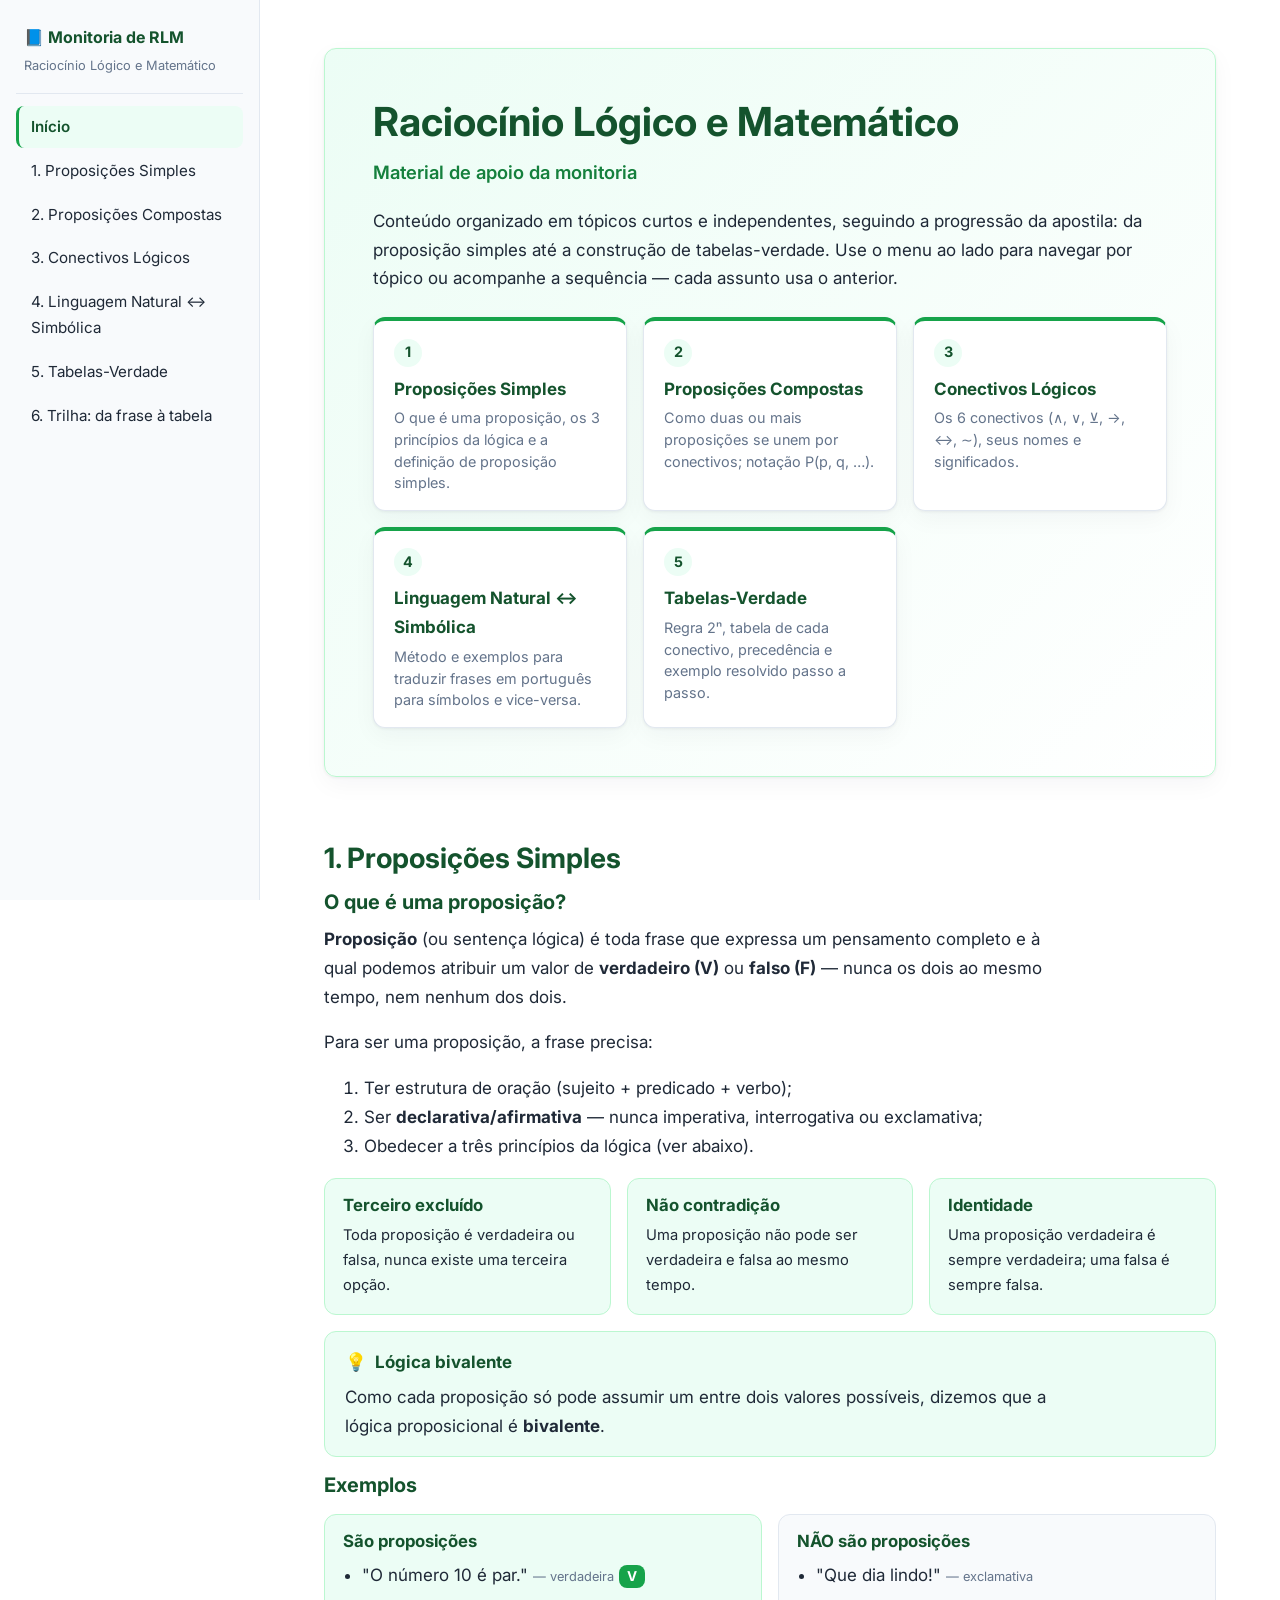
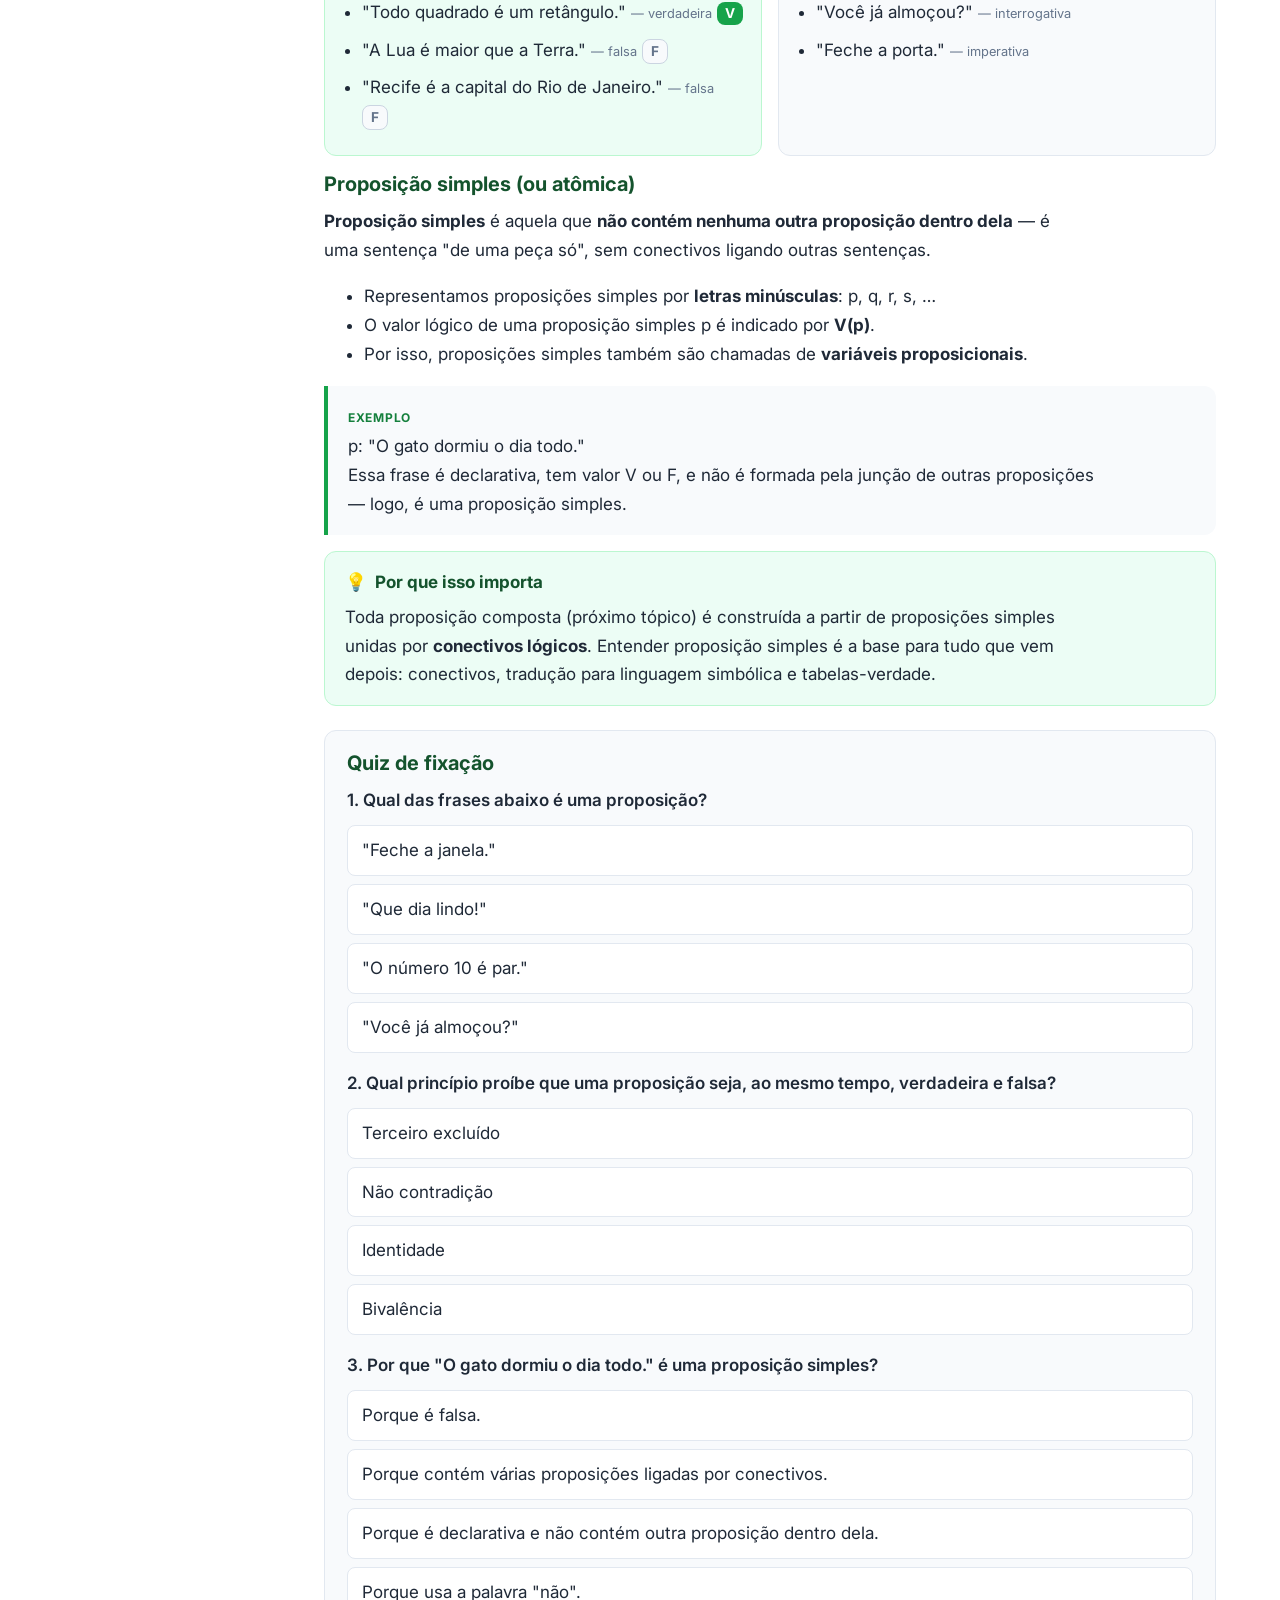
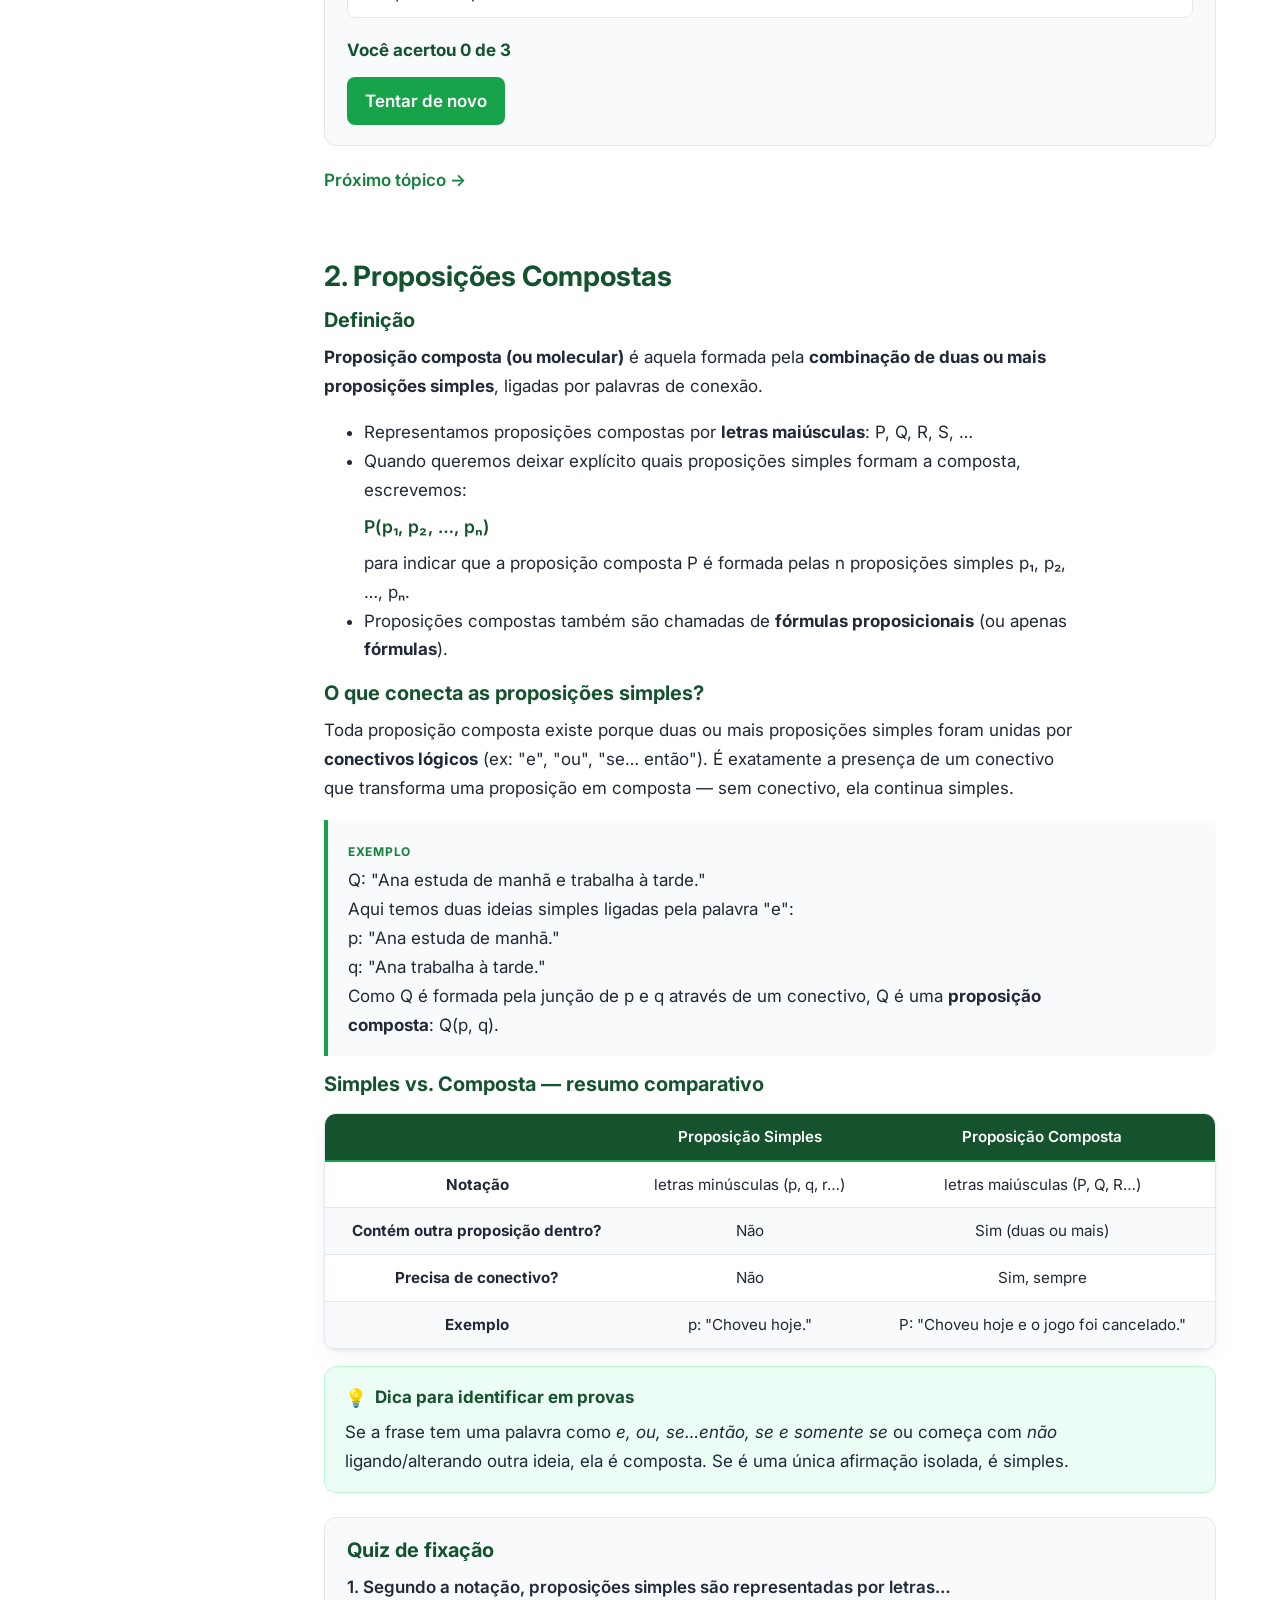
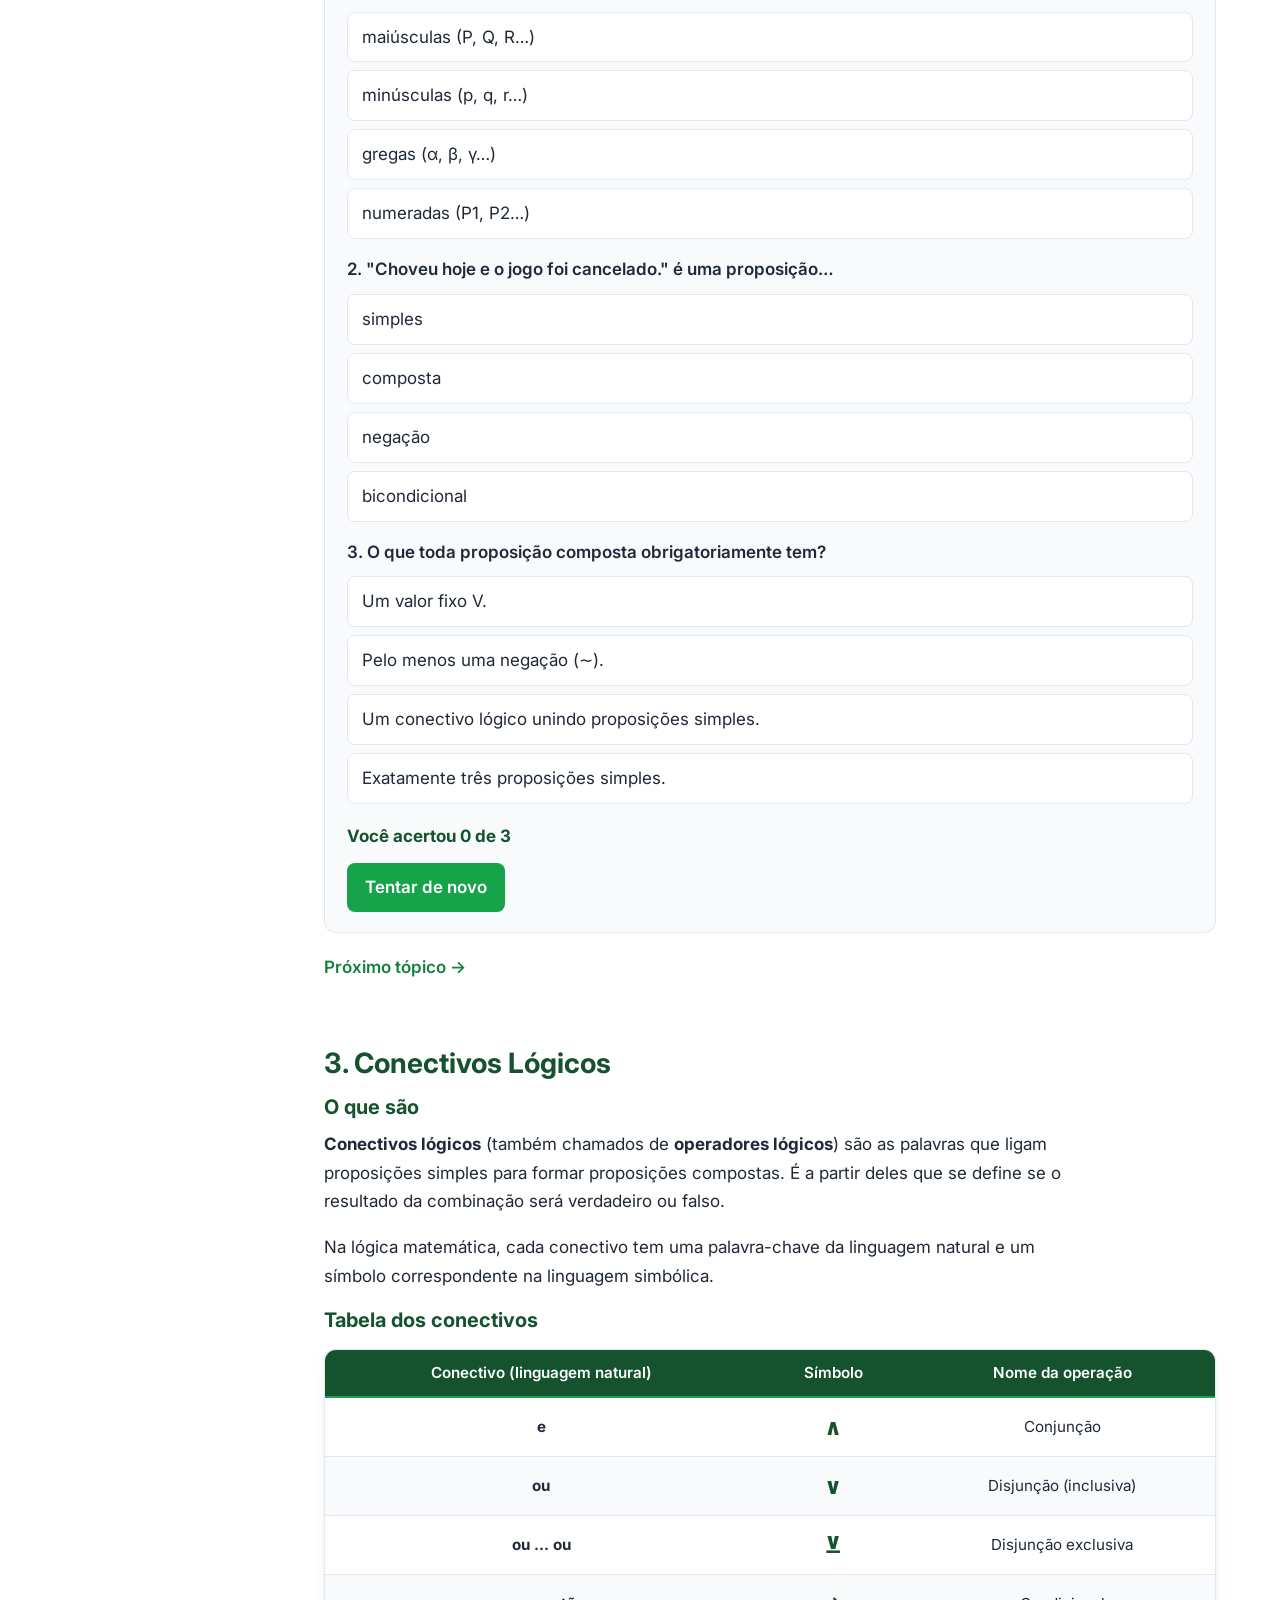
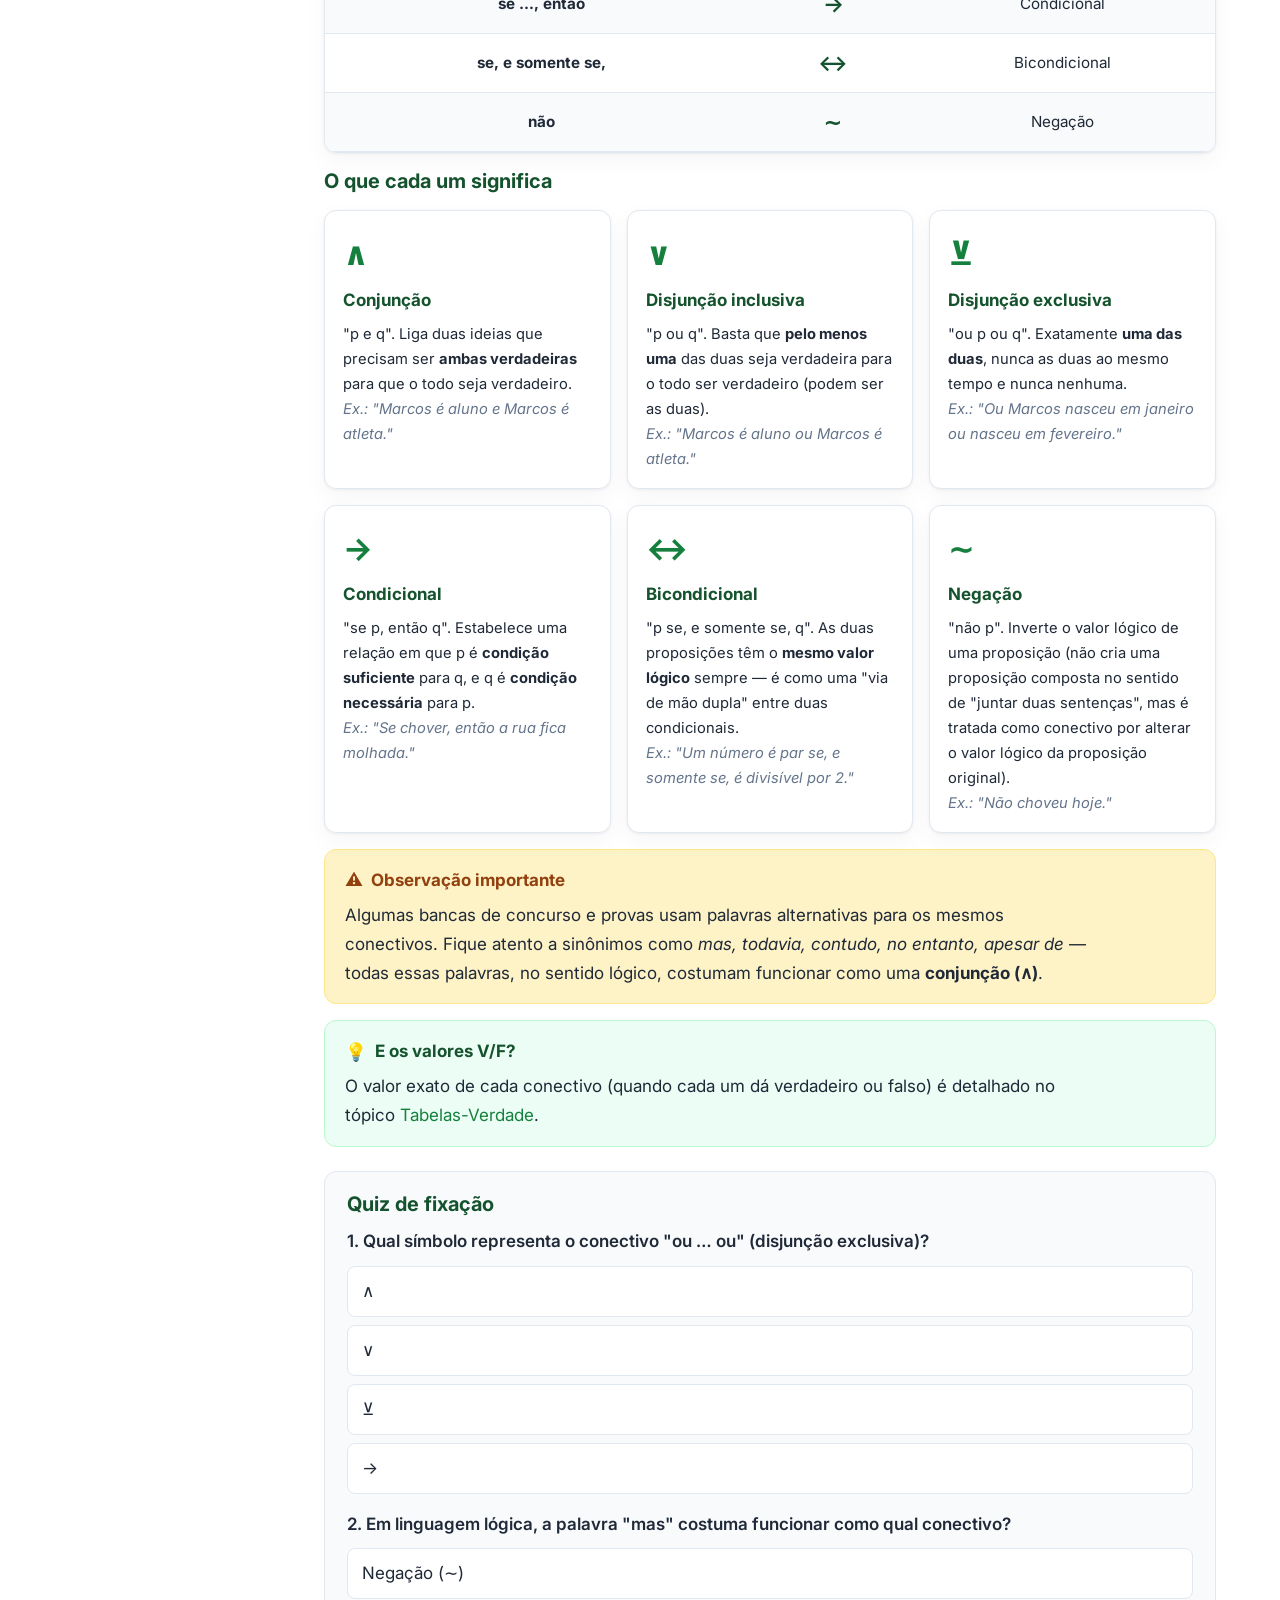
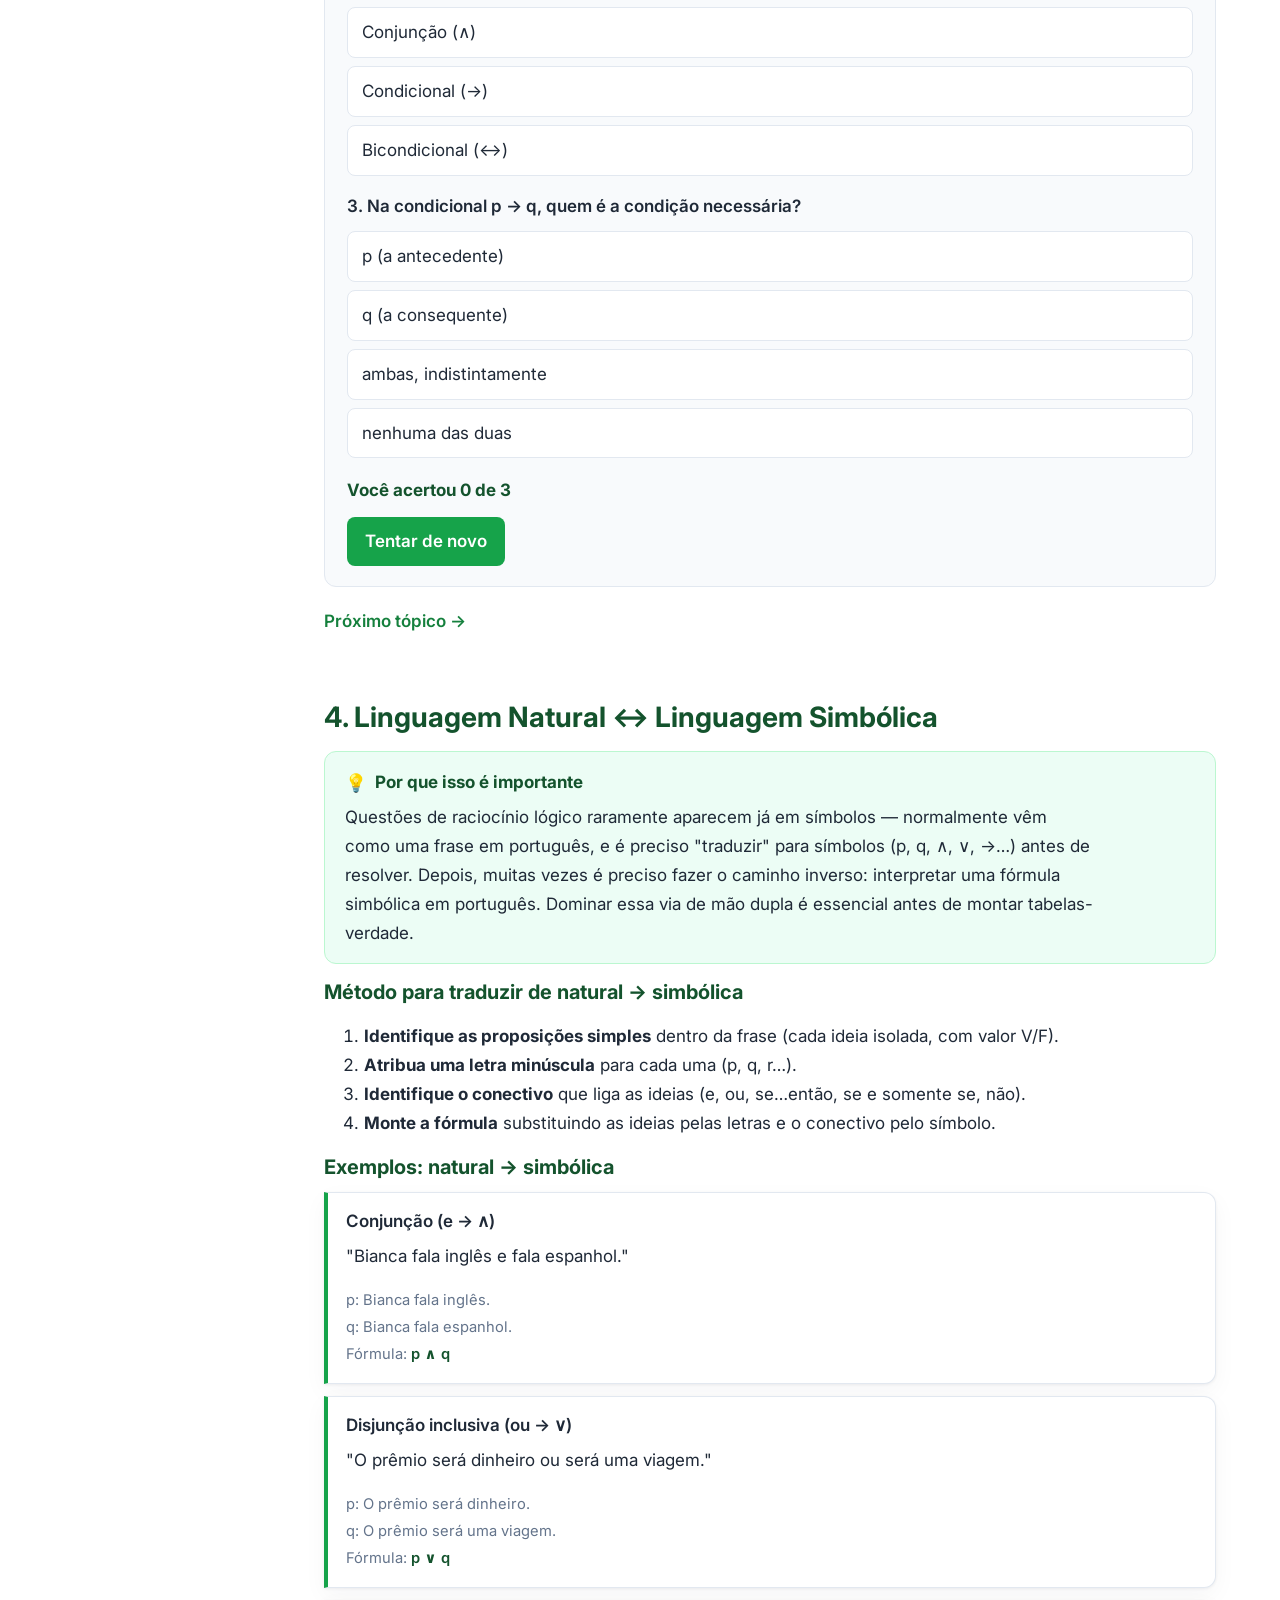
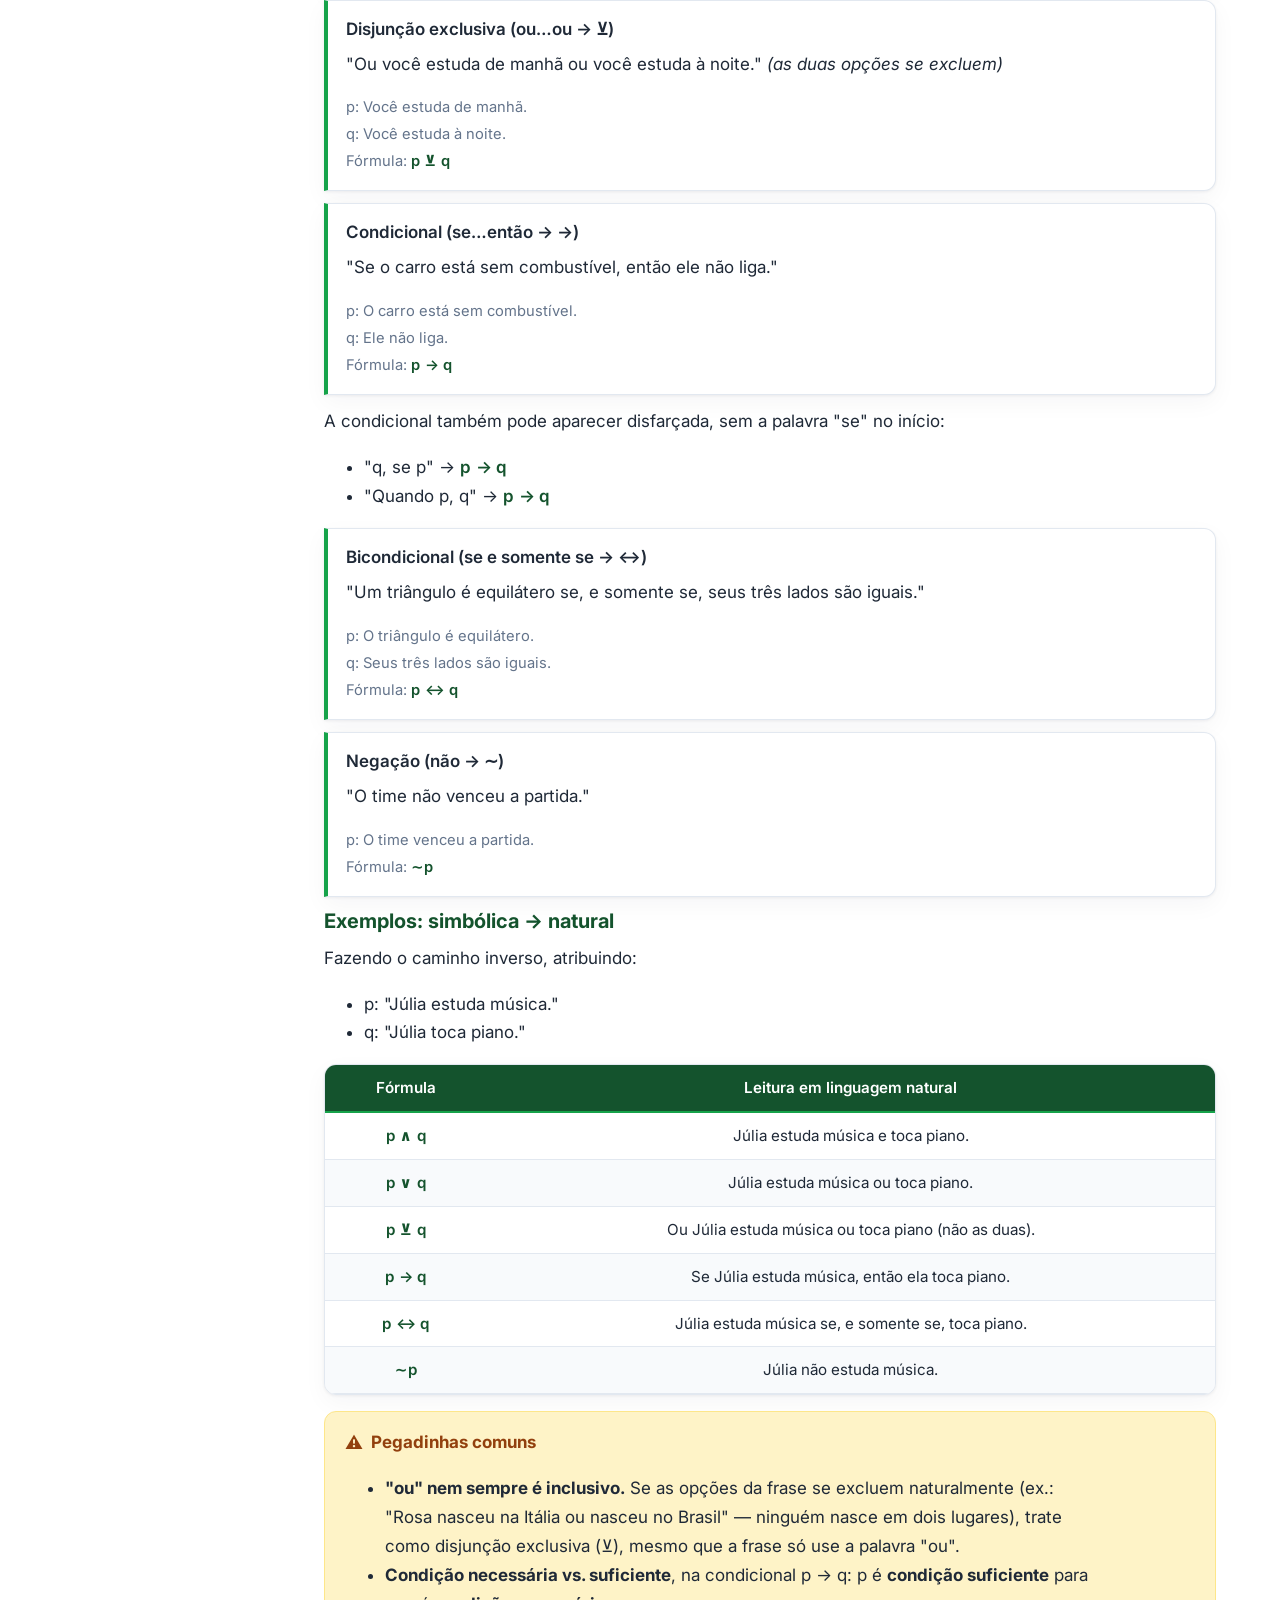
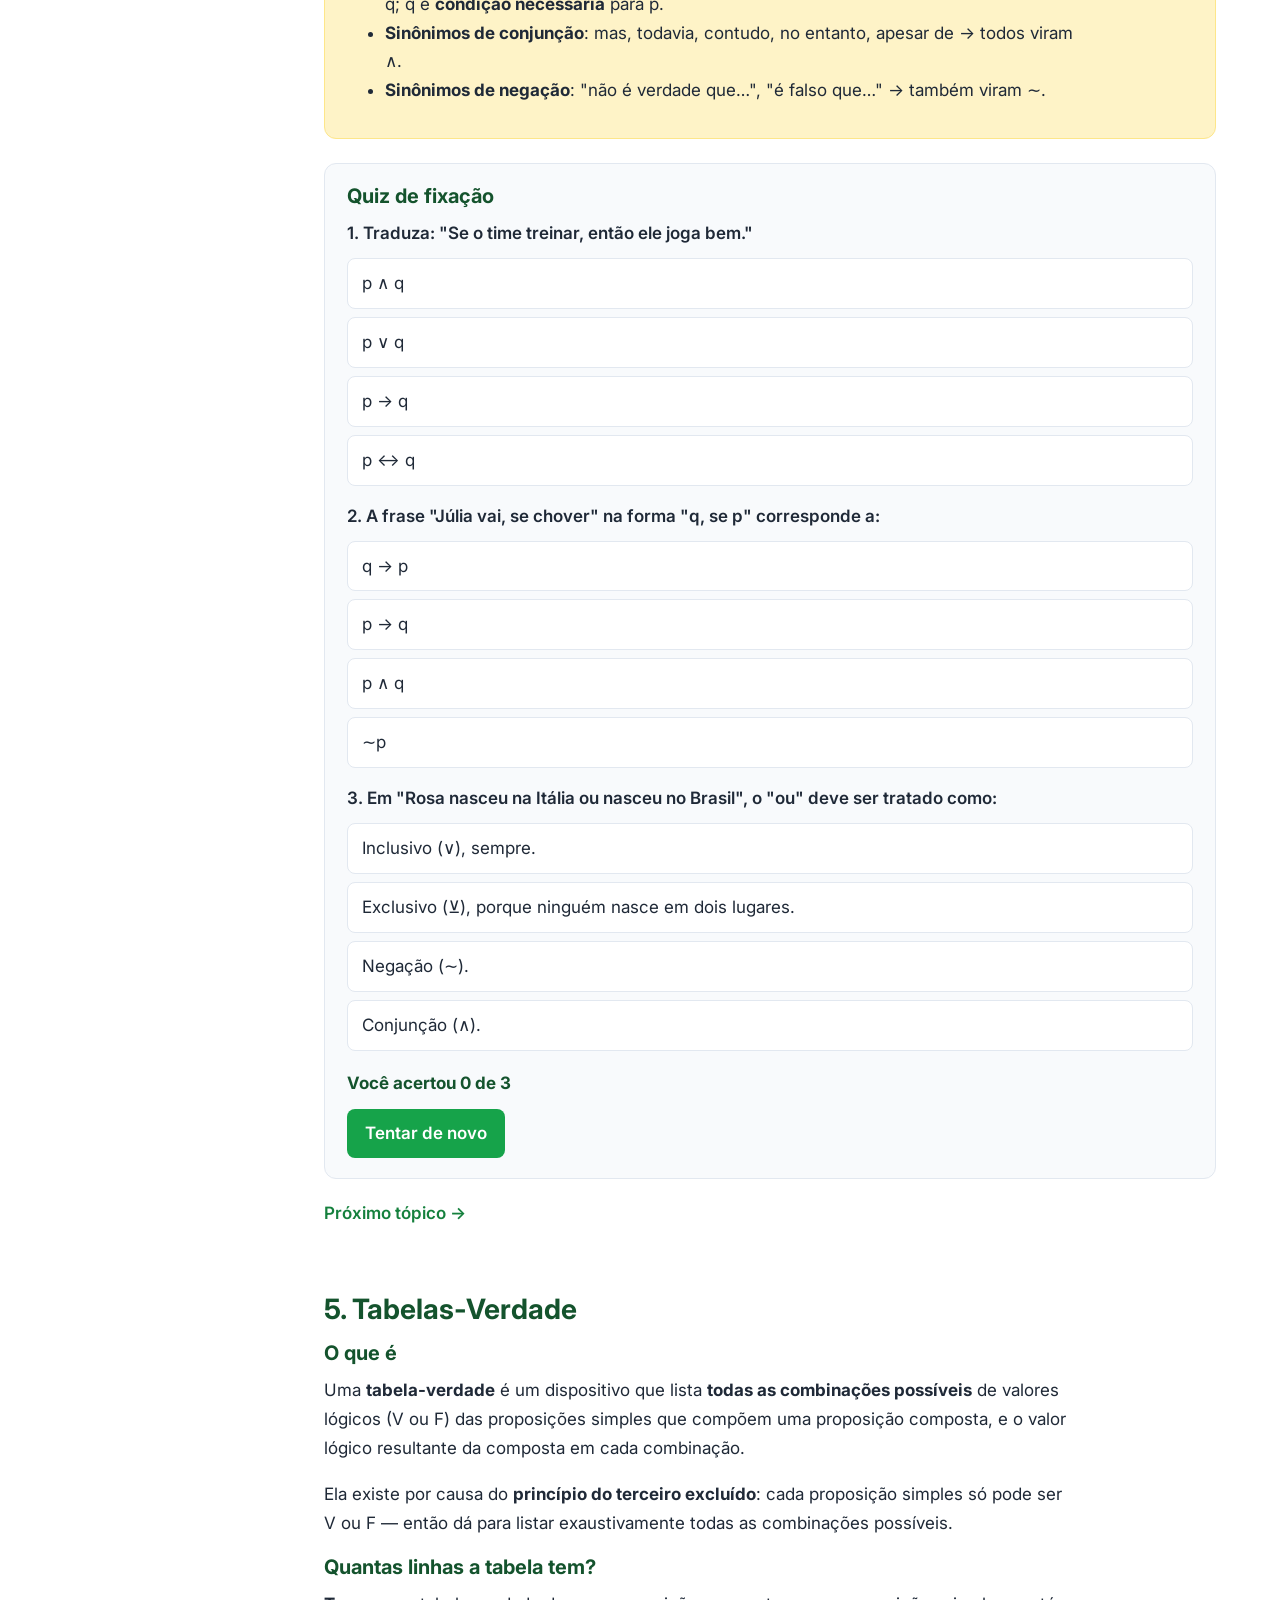
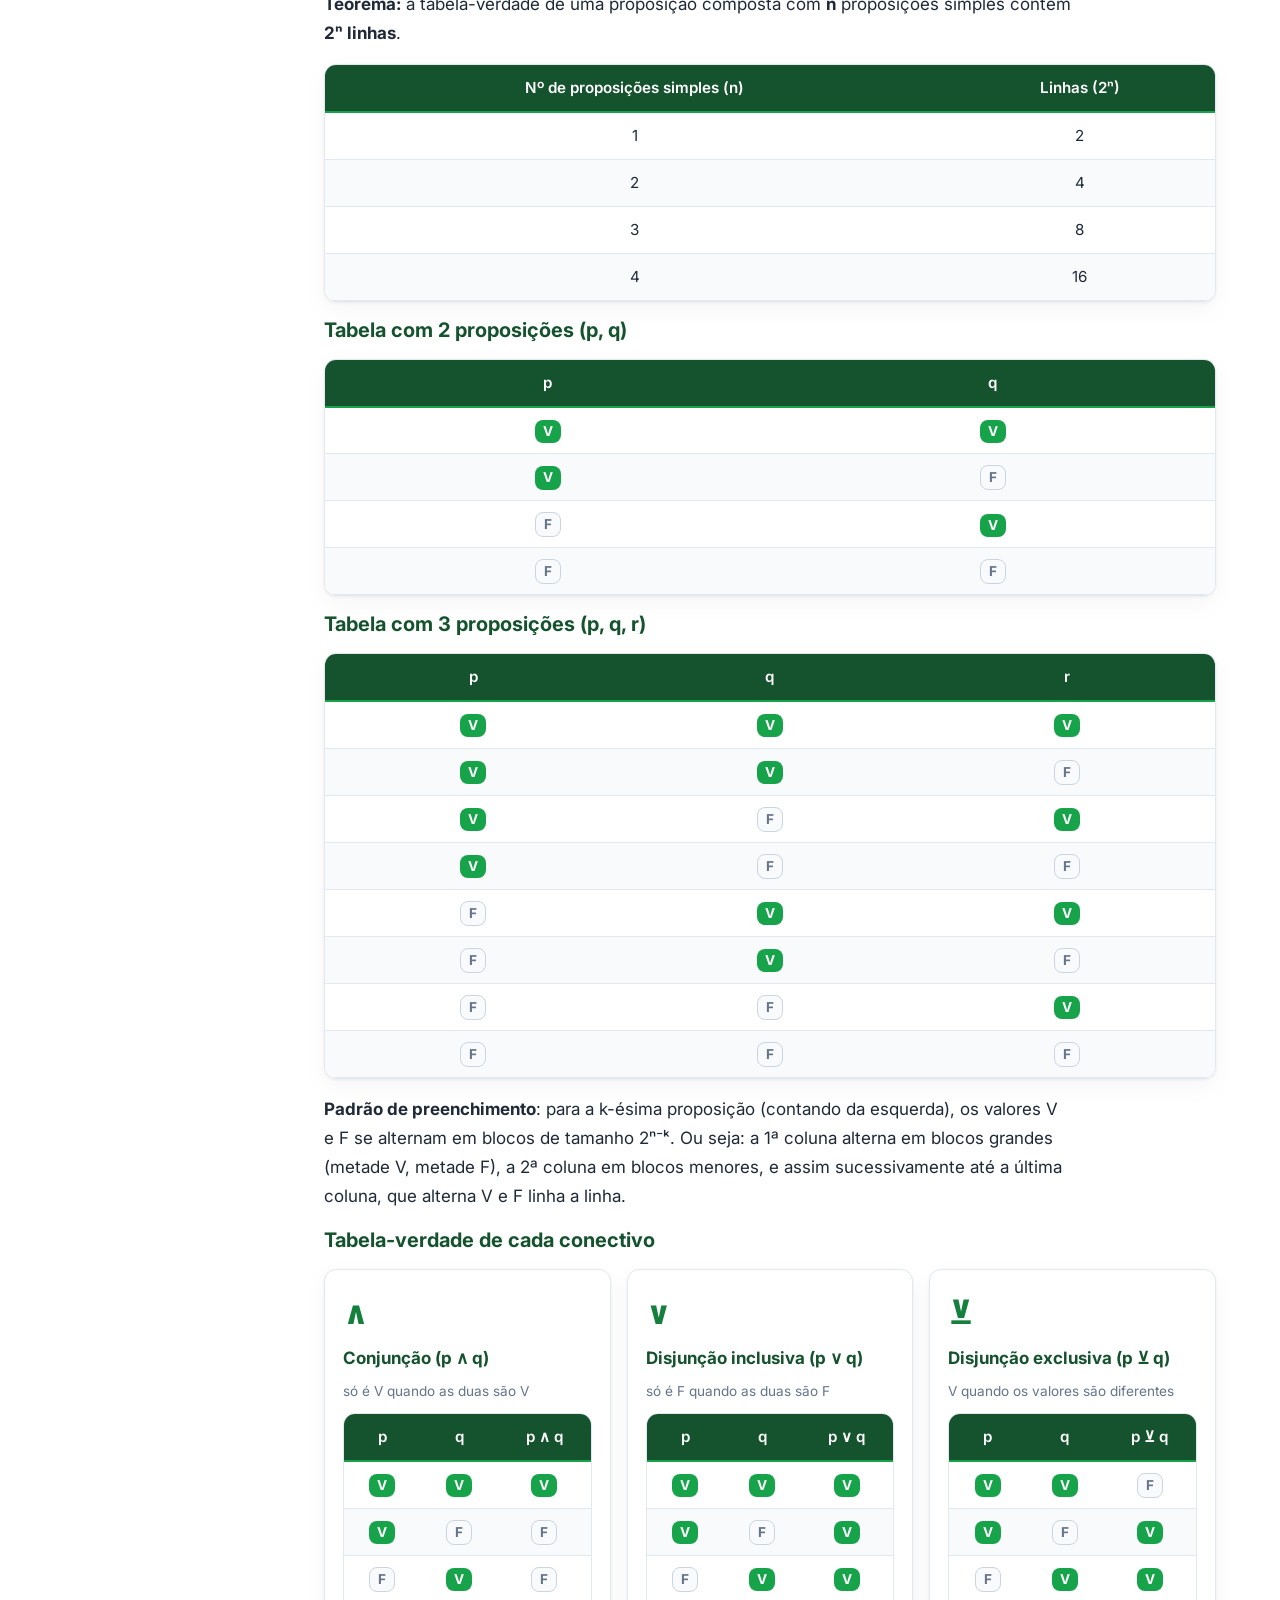
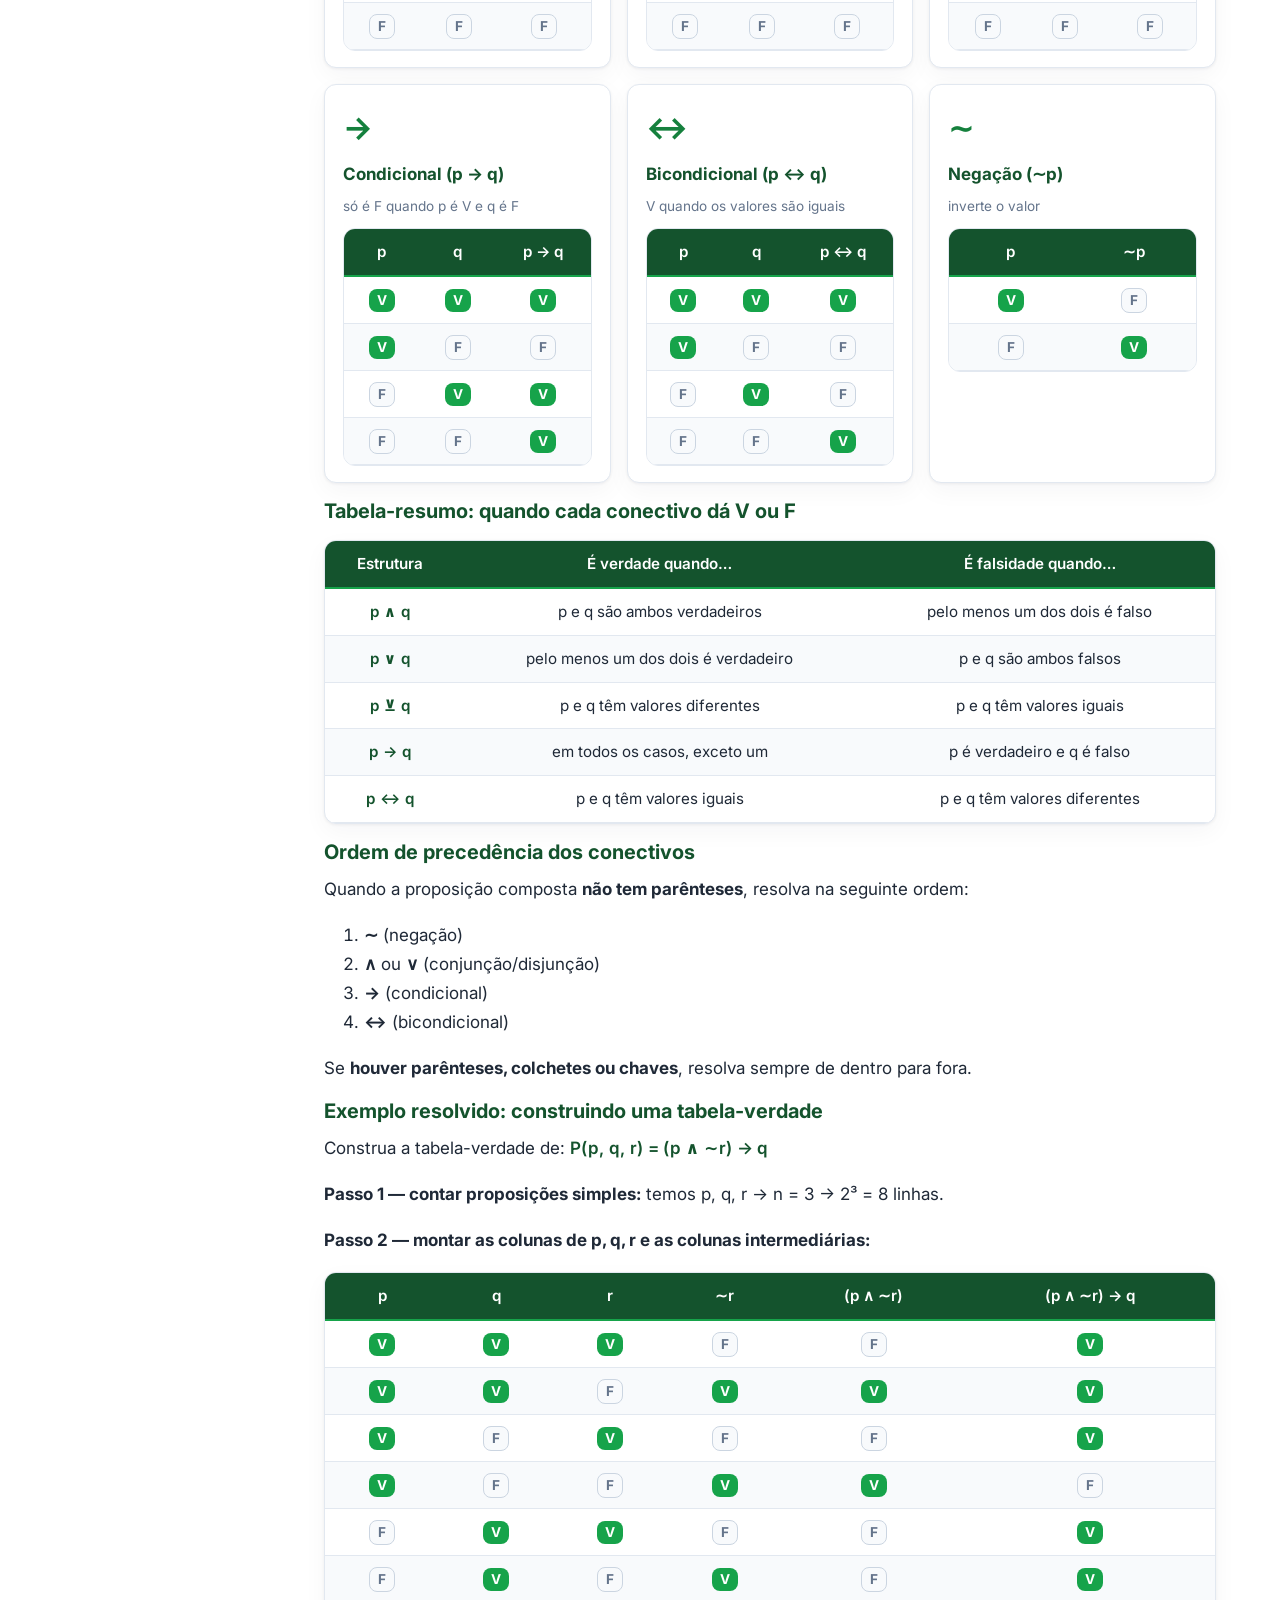
==== aulas/aula1/index.html @ fd17baae "add: primeiro commit aula1" ====
<!DOCTYPE html>
<html lang="pt-BR">
<head>
  <meta charset="utf-8">
  <meta name="viewport" content="width=device-width, initial-scale=1">
  <title>Monitoria de Raciocínio Lógico e Matemático</title>
  <meta name="description" content="Material de apoio da monitoria de Raciocínio Lógico e Matemático: proposições, conectivos, linguagem simbólica e tabelas-verdade.">
  <link rel="preconnect" href="https://fonts.googleapis.com">
  <link rel="preconnect" href="https://fonts.gstatic.com" crossorigin>
  <link href="https://fonts.googleapis.com/css2?family=Inter:wght@400;600;700&display=swap" rel="stylesheet">
  <link rel="stylesheet" href="assets/estilo.css">
</head>
<body>

<div class="barra-progresso" id="barra-progresso" aria-hidden="true"></div>

<button class="menu-toggle" id="menu-toggle" aria-label="Abrir menu" aria-expanded="false" aria-controls="sidebar">☰</button>
<div class="overlay" id="overlay"></div>

<div class="layout">

  <!-- ============ SIDEBAR ============ -->
  <aside class="sidebar" id="sidebar">
    <div class="sidebar__marca">📘 Monitoria de RLM</div>
    <div class="sidebar__sub">Raciocínio Lógico e Matemático</div>
    <nav aria-label="Navegação por tópicos">
      <ul class="sidebar__nav">
        <li><a href="#inicio" aria-current="true">Início</a></li>
        <li><a href="#proposicoes-simples">1. Proposições Simples</a></li>
        <li><a href="#proposicoes-compostas">2. Proposições Compostas</a></li>
        <li><a href="#conectivos">3. Conectivos Lógicos</a></li>
        <li><a href="#traducao">4. Linguagem Natural ↔ Simbólica</a></li>
        <li><a href="#tabelas-verdade">5. Tabelas-Verdade</a></li>
        <li><a href="#trilha">6. Trilha: da frase à tabela</a></li>
      </ul>
    </nav>
  </aside>

  <!-- ============ CONTEÚDO ============ -->
  <main class="conteudo">

    <!-- ====== SEÇÃO INÍCIO ====== -->
    <section id="inicio">
      <div class="hero">
        <h1>Raciocínio Lógico e Matemático</h1>
        <p class="hero__sub">Material de apoio da monitoria</p>
        <p>Conteúdo organizado em tópicos curtos e independentes, seguindo a progressão da
           apostila: da proposição simples até a construção de tabelas-verdade. Use o menu ao
           lado para navegar por tópico ou acompanhe a sequência — cada assunto usa o anterior.</p>
        <!-- opcional: monitor / horário / contato -->

        <div class="cards-indice">
          <a class="card-indice" href="#proposicoes-simples">
            <span class="card-indice__num">1</span>
            <div class="card-indice__titulo">Proposições Simples</div>
            <p class="card-indice__resumo">O que é uma proposição, os 3 princípios da lógica e a definição de proposição simples.</p>
          </a>
          <a class="card-indice" href="#proposicoes-compostas">
            <span class="card-indice__num">2</span>
            <div class="card-indice__titulo">Proposições Compostas</div>
            <p class="card-indice__resumo">Como duas ou mais proposições se unem por conectivos; notação P(p, q, …).</p>
          </a>
          <a class="card-indice" href="#conectivos">
            <span class="card-indice__num">3</span>
            <div class="card-indice__titulo">Conectivos Lógicos</div>
            <p class="card-indice__resumo">Os 6 conectivos (∧, ∨, ⊻, →, ↔, ∼), seus nomes e significados.</p>
          </a>
          <a class="card-indice" href="#traducao">
            <span class="card-indice__num">4</span>
            <div class="card-indice__titulo">Linguagem Natural ↔ Simbólica</div>
            <p class="card-indice__resumo">Método e exemplos para traduzir frases em português para símbolos e vice-versa.</p>
          </a>
          <a class="card-indice" href="#tabelas-verdade">
            <span class="card-indice__num">5</span>
            <div class="card-indice__titulo">Tabelas-Verdade</div>
            <p class="card-indice__resumo">Regra 2ⁿ, tabela de cada conectivo, precedência e exemplo resolvido passo a passo.</p>
          </a>
        </div>
      </div>
    </section>

    <!-- ====== SEÇÃO 1: PROPOSIÇÕES SIMPLES ====== -->
    <section id="proposicoes-simples">
      <h2>1. Proposições Simples</h2>

      <h3>O que é uma proposição?</h3>
      <p><strong>Proposição</strong> (ou sentença lógica) é toda frase que expressa um pensamento
         completo e à qual podemos atribuir um valor de <strong>verdadeiro (V)</strong> ou
         <strong>falso (F)</strong> — nunca os dois ao mesmo tempo, nem nenhum dos dois.</p>

      <p>Para ser uma proposição, a frase precisa:</p>
      <ol>
        <li>Ter estrutura de oração (sujeito + predicado + verbo);</li>
        <li>Ser <strong>declarativa/afirmativa</strong> — nunca imperativa, interrogativa ou exclamativa;</li>
        <li>Obedecer a três princípios da lógica (ver abaixo).</li>
      </ol>

      <div class="principios">
        <div class="principio">
          <h3>Terceiro excluído</h3>
          <p>Toda proposição é verdadeira ou falsa, nunca existe uma terceira opção.</p>
        </div>
        <div class="principio">
          <h3>Não contradição</h3>
          <p>Uma proposição não pode ser verdadeira e falsa ao mesmo tempo.</p>
        </div>
        <div class="principio">
          <h3>Identidade</h3>
          <p>Uma proposição verdadeira é sempre verdadeira; uma falsa é sempre falsa.</p>
        </div>
      </div>

      <div class="callout callout--dica">
        <div class="callout__titulo">Lógica bivalente</div>
        <p>Como cada proposição só pode assumir um entre dois valores possíveis, dizemos que a
           lógica proposicional é <strong>bivalente</strong>.</p>
      </div>

      <h3>Exemplos</h3>
      <div class="duas-colunas">
        <div class="coluna coluna--sim">
          <h3>São proposições</h3>
          <ul>
            <li>"O número 10 é par." <span class="valor-proposicao">— verdadeira</span> <span class="badge badge--v">V</span></li>
            <li>"Todo quadrado é um retângulo." <span class="valor-proposicao">— verdadeira</span> <span class="badge badge--v">V</span></li>
            <li>"A Lua é maior que a Terra." <span class="valor-proposicao">— falsa</span> <span class="badge badge--f">F</span></li>
            <li>"Recife é a capital do Rio de Janeiro." <span class="valor-proposicao">— falsa</span> <span class="badge badge--f">F</span></li>
          </ul>
        </div>
        <div class="coluna coluna--nao">
          <h3>NÃO são proposições</h3>
          <ul>
            <li>"Que dia lindo!" <span class="valor-proposicao">— exclamativa</span></li>
            <li>"Você já almoçou?" <span class="valor-proposicao">— interrogativa</span></li>
            <li>"Feche a porta." <span class="valor-proposicao">— imperativa</span></li>
          </ul>
        </div>
      </div>

      <h3>Proposição simples (ou atômica)</h3>
      <p><strong>Proposição simples</strong> é aquela que <strong>não contém nenhuma outra
         proposição dentro dela</strong> — é uma sentença "de uma peça só", sem conectivos
         ligando outras sentenças.</p>
      <ul>
        <li>Representamos proposições simples por <strong>letras minúsculas</strong>: p, q, r, s, …</li>
        <li>O valor lógico de uma proposição simples p é indicado por <strong>V(p)</strong>.</li>
        <li>Por isso, proposições simples também são chamadas de <strong>variáveis proposicionais</strong>.</li>
      </ul>

      <div class="exemplo">
        <span class="exemplo__rotulo">Exemplo</span>
        <p>p: "O gato dormiu o dia todo."</p>
        <p>Essa frase é declarativa, tem valor V ou F, e não é formada pela junção de outras
           proposições — logo, é uma proposição simples.</p>
      </div>

      <div class="callout callout--dica">
        <div class="callout__titulo">Por que isso importa</div>
        <p>Toda proposição composta (próximo tópico) é construída a partir de proposições simples
           unidas por <strong>conectivos lógicos</strong>. Entender proposição simples é a base
           para tudo que vem depois: conectivos, tradução para linguagem simbólica e
           tabelas-verdade.</p>
      </div>

      <div class="quiz" data-quiz="proposicoes-simples" aria-label="Quiz de Proposições Simples"></div>

      <a class="proximo" href="#proposicoes-compostas">Próximo tópico →</a>
    </section>

    <!-- ====== SEÇÃO 2: PROPOSIÇÕES COMPOSTAS ====== -->
    <section id="proposicoes-compostas">
      <h2>2. Proposições Compostas</h2>

      <h3>Definição</h3>
      <p><strong>Proposição composta (ou molecular)</strong> é aquela formada pela
         <strong>combinação de duas ou mais proposições simples</strong>, ligadas por palavras
         de conexão.</p>
      <ul>
        <li>Representamos proposições compostas por <strong>letras maiúsculas</strong>: P, Q, R, S, …</li>
        <li>Quando queremos deixar explícito quais proposições simples formam a composta, escrevemos:
          <p class="formula" style="font-size:1.1rem; margin:.4em 0;">P(p₁, p₂, …, pₙ)</p>
          para indicar que a proposição composta P é formada pelas n proposições simples
          p₁, p₂, …, pₙ.</li>
        <li>Proposições compostas também são chamadas de <strong>fórmulas proposicionais</strong> (ou apenas <strong>fórmulas</strong>).</li>
      </ul>

      <h3>O que conecta as proposições simples?</h3>
      <p>Toda proposição composta existe porque duas ou mais proposições simples foram unidas por
         <strong>conectivos lógicos</strong> (ex: "e", "ou", "se… então"). É exatamente a presença
         de um conectivo que transforma uma proposição em composta — sem conectivo, ela continua
         simples.</p>

      <div class="exemplo">
        <span class="exemplo__rotulo">Exemplo</span>
        <p>Q: "Ana estuda de manhã e trabalha à tarde."</p>
        <p>Aqui temos duas ideias simples ligadas pela palavra "e":</p>
        <p>p: "Ana estuda de manhã."<br>
           q: "Ana trabalha à tarde."</p>
        <p>Como Q é formada pela junção de p e q através de um conectivo, Q é uma
           <strong>proposição composta</strong>: Q(p, q).</p>
      </div>

      <h3>Simples vs. Composta — resumo comparativo</h3>
      <div class="tabela-card">
        <table>
          <thead>
            <tr><th scope="col"></th><th scope="col">Proposição Simples</th><th scope="col">Proposição Composta</th></tr>
          </thead>
          <tbody>
            <tr><td><strong>Notação</strong></td><td>letras minúsculas (p, q, r…)</td><td>letras maiúsculas (P, Q, R…)</td></tr>
            <tr><td><strong>Contém outra proposição dentro?</strong></td><td>Não</td><td>Sim (duas ou mais)</td></tr>
            <tr><td><strong>Precisa de conectivo?</strong></td><td>Não</td><td>Sim, sempre</td></tr>
            <tr><td><strong>Exemplo</strong></td><td>p: "Choveu hoje."</td><td>P: "Choveu hoje e o jogo foi cancelado."</td></tr>
          </tbody>
        </table>
      </div>

      <div class="callout callout--dica">
        <div class="callout__titulo">Dica para identificar em provas</div>
        <p>Se a frase tem uma palavra como <em>e, ou, se…então, se e somente se</em> ou começa com
           <em>não</em> ligando/alterando outra ideia, ela é composta. Se é uma única afirmação
           isolada, é simples.</p>
      </div>

      <div class="quiz" data-quiz="proposicoes-compostas" aria-label="Quiz de Proposições Compostas"></div>

      <a class="proximo" href="#conectivos">Próximo tópico →</a>
    </section>

    <!-- ====== SEÇÃO 3: CONECTIVOS LÓGICOS ====== -->
    <section id="conectivos">
      <h2>3. Conectivos Lógicos</h2>

      <h3>O que são</h3>
      <p><strong>Conectivos lógicos</strong> (também chamados de <strong>operadores lógicos</strong>)
         são as palavras que ligam proposições simples para formar proposições compostas. É a
         partir deles que se define se o resultado da combinação será verdadeiro ou falso.</p>
      <p>Na lógica matemática, cada conectivo tem uma palavra-chave da linguagem natural e um
         símbolo correspondente na linguagem simbólica.</p>

      <h3>Tabela dos conectivos</h3>
      <div class="tabela-card">
        <table>
          <thead>
            <tr><th scope="col">Conectivo (linguagem natural)</th><th scope="col">Símbolo</th><th scope="col">Nome da operação</th></tr>
          </thead>
          <tbody>
            <tr><td><strong>e</strong></td><td class="formula" style="font-size:1.4rem;">∧</td><td>Conjunção</td></tr>
            <tr><td><strong>ou</strong></td><td class="formula" style="font-size:1.4rem;">∨</td><td>Disjunção (inclusiva)</td></tr>
            <tr><td><strong>ou … ou</strong></td><td class="formula" style="font-size:1.4rem;">⊻</td><td>Disjunção exclusiva</td></tr>
            <tr><td><strong>se …, então</strong></td><td class="formula" style="font-size:1.4rem;">→</td><td>Condicional</td></tr>
            <tr><td><strong>se, e somente se,</strong></td><td class="formula" style="font-size:1.4rem;">↔</td><td>Bicondicional</td></tr>
            <tr><td><strong>não</strong></td><td class="formula" style="font-size:1.4rem;">∼</td><td>Negação</td></tr>
          </tbody>
        </table>
      </div>

      <h3>O que cada um significa</h3>
      <div class="grid-conectivos">
        <div class="conectivo-card">
          <span class="conectivo-card__simbolo">∧</span>
          <div class="conectivo-card__nome">Conjunção</div>
          <p>"p e q". Liga duas ideias que precisam ser <strong>ambas verdadeiras</strong> para que
             o todo seja verdadeiro.<br><em>Ex.: "Marcos é aluno e Marcos é atleta."</em></p>
        </div>
        <div class="conectivo-card">
          <span class="conectivo-card__simbolo">∨</span>
          <div class="conectivo-card__nome">Disjunção inclusiva</div>
          <p>"p ou q". Basta que <strong>pelo menos uma</strong> das duas seja verdadeira para o
             todo ser verdadeiro (podem ser as duas).<br><em>Ex.: "Marcos é aluno ou Marcos é atleta."</em></p>
        </div>
        <div class="conectivo-card">
          <span class="conectivo-card__simbolo">⊻</span>
          <div class="conectivo-card__nome">Disjunção exclusiva</div>
          <p>"ou p ou q". Exatamente <strong>uma das duas</strong>, nunca as duas ao mesmo tempo e
             nunca nenhuma.<br><em>Ex.: "Ou Marcos nasceu em janeiro ou nasceu em fevereiro."</em></p>
        </div>
        <div class="conectivo-card">
          <span class="conectivo-card__simbolo">→</span>
          <div class="conectivo-card__nome">Condicional</div>
          <p>"se p, então q". Estabelece uma relação em que p é <strong>condição suficiente</strong>
             para q, e q é <strong>condição necessária</strong> para p.<br><em>Ex.: "Se chover, então a rua fica molhada."</em></p>
        </div>
        <div class="conectivo-card">
          <span class="conectivo-card__simbolo">↔</span>
          <div class="conectivo-card__nome">Bicondicional</div>
          <p>"p se, e somente se, q". As duas proposições têm o <strong>mesmo valor lógico</strong>
             sempre — é como uma "via de mão dupla" entre duas condicionais.<br><em>Ex.: "Um número é par se, e somente se, é divisível por 2."</em></p>
        </div>
        <div class="conectivo-card">
          <span class="conectivo-card__simbolo">∼</span>
          <div class="conectivo-card__nome">Negação</div>
          <p>"não p". Inverte o valor lógico de uma proposição (não cria uma proposição composta no
             sentido de "juntar duas sentenças", mas é tratada como conectivo por alterar o valor
             lógico da proposição original).<br><em>Ex.: "Não choveu hoje."</em></p>
        </div>
      </div>

      <div class="callout callout--atencao">
        <div class="callout__titulo">Observação importante</div>
        <p>Algumas bancas de concurso e provas usam palavras alternativas para os mesmos
           conectivos. Fique atento a sinônimos como <em>mas, todavia, contudo, no entanto,
           apesar de</em> — todas essas palavras, no sentido lógico, costumam funcionar como uma
           <strong>conjunção (∧)</strong>.</p>
      </div>

      <div class="callout callout--dica">
        <div class="callout__titulo">E os valores V/F?</div>
        <p>O valor exato de cada conectivo (quando cada um dá verdadeiro ou falso) é detalhado no
           tópico <a href="#tabelas-verdade">Tabelas-Verdade</a>.</p>
      </div>

      <div class="quiz" data-quiz="conectivos" aria-label="Quiz de Conectivos Lógicos"></div>

      <a class="proximo" href="#traducao">Próximo tópico →</a>
    </section>

    <!-- ====== SEÇÃO 4: LINGUAGEM NATURAL ↔ SIMBÓLICA ====== -->
    <section id="traducao">
      <h2>4. Linguagem Natural ↔ Linguagem Simbólica</h2>

      <div class="callout callout--dica">
        <div class="callout__titulo">Por que isso é importante</div>
        <p>Questões de raciocínio lógico raramente aparecem já em símbolos — normalmente vêm como
           uma frase em português, e é preciso "traduzir" para símbolos (p, q, ∧, ∨, →…) antes de
           resolver. Depois, muitas vezes é preciso fazer o caminho inverso: interpretar uma
           fórmula simbólica em português. Dominar essa via de mão dupla é essencial antes de
           montar tabelas-verdade.</p>
      </div>

      <h3>Método para traduzir de natural → simbólica</h3>
      <ol>
        <li><strong>Identifique as proposições simples</strong> dentro da frase (cada ideia isolada, com valor V/F).</li>
        <li><strong>Atribua uma letra minúscula</strong> para cada uma (p, q, r…).</li>
        <li><strong>Identifique o conectivo</strong> que liga as ideias (e, ou, se…então, se e somente se, não).</li>
        <li><strong>Monte a fórmula</strong> substituindo as ideias pelas letras e o conectivo pelo símbolo.</li>
      </ol>

      <h3>Exemplos: natural → simbólica</h3>

      <div class="exemplo-natural">
        <div class="exemplo-natural__frase">Conjunção (e → ∧)</div>
        <p>"Bianca fala inglês e fala espanhol."</p>
        <div class="exemplo-natural__linhas">
          <div>p: Bianca fala inglês.</div>
          <div>q: Bianca fala espanhol.</div>
          <div>Fórmula: <span class="formula">p ∧ q</span></div>
        </div>
      </div>

      <div class="exemplo-natural">
        <div class="exemplo-natural__frase">Disjunção inclusiva (ou → ∨)</div>
        <p>"O prêmio será dinheiro ou será uma viagem."</p>
        <div class="exemplo-natural__linhas">
          <div>p: O prêmio será dinheiro.</div>
          <div>q: O prêmio será uma viagem.</div>
          <div>Fórmula: <span class="formula">p ∨ q</span></div>
        </div>
      </div>

      <div class="exemplo-natural">
        <div class="exemplo-natural__frase">Disjunção exclusiva (ou…ou → ⊻)</div>
        <p>"Ou você estuda de manhã ou você estuda à noite." <em>(as duas opções se excluem)</em></p>
        <div class="exemplo-natural__linhas">
          <div>p: Você estuda de manhã.</div>
          <div>q: Você estuda à noite.</div>
          <div>Fórmula: <span class="formula">p ⊻ q</span></div>
        </div>
      </div>

      <div class="exemplo-natural">
        <div class="exemplo-natural__frase">Condicional (se…então → →)</div>
        <p>"Se o carro está sem combustível, então ele não liga."</p>
        <div class="exemplo-natural__linhas">
          <div>p: O carro está sem combustível.</div>
          <div>q: Ele não liga.</div>
          <div>Fórmula: <span class="formula">p → q</span></div>
        </div>
      </div>

      <p>A condicional também pode aparecer disfarçada, sem a palavra "se" no início:</p>
      <ul>
        <li>"q, se p" → <span class="formula">p → q</span></li>
        <li>"Quando p, q" → <span class="formula">p → q</span></li>
      </ul>

      <div class="exemplo-natural">
        <div class="exemplo-natural__frase">Bicondicional (se e somente se → ↔)</div>
        <p>"Um triângulo é equilátero se, e somente se, seus três lados são iguais."</p>
        <div class="exemplo-natural__linhas">
          <div>p: O triângulo é equilátero.</div>
          <div>q: Seus três lados são iguais.</div>
          <div>Fórmula: <span class="formula">p ↔ q</span></div>
        </div>
      </div>

      <div class="exemplo-natural">
        <div class="exemplo-natural__frase">Negação (não → ∼)</div>
        <p>"O time não venceu a partida."</p>
        <div class="exemplo-natural__linhas">
          <div>p: O time venceu a partida.</div>
          <div>Fórmula: <span class="formula">∼p</span></div>
        </div>
      </div>

      <h3>Exemplos: simbólica → natural</h3>
      <p>Fazendo o caminho inverso, atribuindo:</p>
      <ul>
        <li>p: "Júlia estuda música."</li>
        <li>q: "Júlia toca piano."</li>
      </ul>
      <div class="tabela-card">
        <table>
          <thead>
            <tr><th scope="col">Fórmula</th><th scope="col">Leitura em linguagem natural</th></tr>
          </thead>
          <tbody>
            <tr><td class="formula">p ∧ q</td><td>Júlia estuda música e toca piano.</td></tr>
            <tr><td class="formula">p ∨ q</td><td>Júlia estuda música ou toca piano.</td></tr>
            <tr><td class="formula">p ⊻ q</td><td>Ou Júlia estuda música ou toca piano (não as duas).</td></tr>
            <tr><td class="formula">p → q</td><td>Se Júlia estuda música, então ela toca piano.</td></tr>
            <tr><td class="formula">p ↔ q</td><td>Júlia estuda música se, e somente se, toca piano.</td></tr>
            <tr><td class="formula">∼p</td><td>Júlia não estuda música.</td></tr>
          </tbody>
        </table>
      </div>

      <div class="callout callout--atencao">
        <div class="callout__titulo">Pegadinhas comuns</div>
        <ul>
          <li><strong>"ou" nem sempre é inclusivo.</strong> Se as opções da frase se excluem naturalmente (ex.: "Rosa nasceu na Itália ou nasceu no Brasil" — ninguém nasce em dois lugares), trate como disjunção exclusiva (⊻), mesmo que a frase só use a palavra "ou".</li>
          <li><strong>Condição necessária vs. suficiente</strong>, na condicional p → q: p é <strong>condição suficiente</strong> para q; q é <strong>condição necessária</strong> para p.</li>
          <li><strong>Sinônimos de conjunção</strong>: mas, todavia, contudo, no entanto, apesar de → todos viram ∧.</li>
          <li><strong>Sinônimos de negação</strong>: "não é verdade que…", "é falso que…" → também viram ∼.</li>
        </ul>
      </div>

      <div class="quiz" data-quiz="traducao" aria-label="Quiz de Linguagem Natural e Simbólica"></div>

      <a class="proximo" href="#tabelas-verdade">Próximo tópico →</a>
    </section>

    <!-- ====== SEÇÃO 5: TABELAS-VERDADE ====== -->
    <section id="tabelas-verdade">
      <h2>5. Tabelas-Verdade</h2>

      <h3>O que é</h3>
      <p>Uma <strong>tabela-verdade</strong> é um dispositivo que lista <strong>todas as
         combinações possíveis</strong> de valores lógicos (V ou F) das proposições simples que
         compõem uma proposição composta, e o valor lógico resultante da composta em cada
         combinação.</p>
      <p>Ela existe por causa do <strong>princípio do terceiro excluído</strong>: cada proposição
         simples só pode ser V ou F — então dá para listar exaustivamente todas as combinações
         possíveis.</p>

      <h3>Quantas linhas a tabela tem?</h3>
      <p><strong>Teorema:</strong> a tabela-verdade de uma proposição composta com <strong>n</strong>
         proposições simples contém <strong>2ⁿ linhas</strong>.</p>
      <div class="tabela-card">
        <table>
          <thead>
            <tr><th scope="col">Nº de proposições simples (n)</th><th scope="col">Linhas (2ⁿ)</th></tr>
          </thead>
          <tbody>
            <tr><td>1</td><td>2</td></tr>
            <tr><td>2</td><td>4</td></tr>
            <tr><td>3</td><td>8</td></tr>
            <tr><td>4</td><td>16</td></tr>
          </tbody>
        </table>
      </div>

      <h3>Tabela com 2 proposições (p, q)</h3>
      <div class="tabela-card">
        <table>
          <thead><tr><th scope="col">p</th><th scope="col">q</th></tr></thead>
          <tbody>
            <tr><td><span class="badge badge--v">V</span></td><td><span class="badge badge--v">V</span></td></tr>
            <tr><td><span class="badge badge--v">V</span></td><td><span class="badge badge--f">F</span></td></tr>
            <tr><td><span class="badge badge--f">F</span></td><td><span class="badge badge--v">V</span></td></tr>
            <tr><td><span class="badge badge--f">F</span></td><td><span class="badge badge--f">F</span></td></tr>
          </tbody>
        </table>
      </div>

      <h3>Tabela com 3 proposições (p, q, r)</h3>
      <div class="tabela-card">
        <table>
          <thead><tr><th scope="col">p</th><th scope="col">q</th><th scope="col">r</th></tr></thead>
          <tbody>
            <tr><td><span class="badge badge--v">V</span></td><td><span class="badge badge--v">V</span></td><td><span class="badge badge--v">V</span></td></tr>
            <tr><td><span class="badge badge--v">V</span></td><td><span class="badge badge--v">V</span></td><td><span class="badge badge--f">F</span></td></tr>
            <tr><td><span class="badge badge--v">V</span></td><td><span class="badge badge--f">F</span></td><td><span class="badge badge--v">V</span></td></tr>
            <tr><td><span class="badge badge--v">V</span></td><td><span class="badge badge--f">F</span></td><td><span class="badge badge--f">F</span></td></tr>
            <tr><td><span class="badge badge--f">F</span></td><td><span class="badge badge--v">V</span></td><td><span class="badge badge--v">V</span></td></tr>
            <tr><td><span class="badge badge--f">F</span></td><td><span class="badge badge--v">V</span></td><td><span class="badge badge--f">F</span></td></tr>
            <tr><td><span class="badge badge--f">F</span></td><td><span class="badge badge--f">F</span></td><td><span class="badge badge--v">V</span></td></tr>
            <tr><td><span class="badge badge--f">F</span></td><td><span class="badge badge--f">F</span></td><td><span class="badge badge--f">F</span></td></tr>
          </tbody>
        </table>
      </div>

      <p><strong>Padrão de preenchimento</strong>: para a k-ésima proposição (contando da esquerda),
         os valores V e F se alternam em blocos de tamanho 2ⁿ⁻ᵏ. Ou seja: a 1ª coluna alterna em
         blocos grandes (metade V, metade F), a 2ª coluna em blocos menores, e assim sucessivamente
         até a última coluna, que alterna V e F linha a linha.</p>

      <h3>Tabela-verdade de cada conectivo</h3>

      <div class="grid-conectivos">
        <div class="conectivo-card">
          <span class="conectivo-card__simbolo">∧</span>
          <div class="conectivo-card__nome">Conjunção (p ∧ q)</div>
          <p style="font-size:.85rem; color:var(--texto-suave);">só é V quando as duas são V</p>
          <div class="tabela-card" style="margin:10px 0 0; box-shadow:none;">
            <table>
              <thead><tr><th scope="col">p</th><th scope="col">q</th><th scope="col">p ∧ q</th></tr></thead>
              <tbody>
                <tr><td><span class="badge badge--v">V</span></td><td><span class="badge badge--v">V</span></td><td><span class="badge badge--v">V</span></td></tr>
                <tr><td><span class="badge badge--v">V</span></td><td><span class="badge badge--f">F</span></td><td><span class="badge badge--f">F</span></td></tr>
                <tr><td><span class="badge badge--f">F</span></td><td><span class="badge badge--v">V</span></td><td><span class="badge badge--f">F</span></td></tr>
                <tr><td><span class="badge badge--f">F</span></td><td><span class="badge badge--f">F</span></td><td><span class="badge badge--f">F</span></td></tr>
              </tbody>
            </table>
          </div>
        </div>

        <div class="conectivo-card">
          <span class="conectivo-card__simbolo">∨</span>
          <div class="conectivo-card__nome">Disjunção inclusiva (p ∨ q)</div>
          <p style="font-size:.85rem; color:var(--texto-suave);">só é F quando as duas são F</p>
          <div class="tabela-card" style="margin:10px 0 0; box-shadow:none;">
            <table>
              <thead><tr><th scope="col">p</th><th scope="col">q</th><th scope="col">p ∨ q</th></tr></thead>
              <tbody>
                <tr><td><span class="badge badge--v">V</span></td><td><span class="badge badge--v">V</span></td><td><span class="badge badge--v">V</span></td></tr>
                <tr><td><span class="badge badge--v">V</span></td><td><span class="badge badge--f">F</span></td><td><span class="badge badge--v">V</span></td></tr>
                <tr><td><span class="badge badge--f">F</span></td><td><span class="badge badge--v">V</span></td><td><span class="badge badge--v">V</span></td></tr>
                <tr><td><span class="badge badge--f">F</span></td><td><span class="badge badge--f">F</span></td><td><span class="badge badge--f">F</span></td></tr>
              </tbody>
            </table>
          </div>
        </div>

        <div class="conectivo-card">
          <span class="conectivo-card__simbolo">⊻</span>
          <div class="conectivo-card__nome">Disjunção exclusiva (p ⊻ q)</div>
          <p style="font-size:.85rem; color:var(--texto-suave);">V quando os valores são diferentes</p>
          <div class="tabela-card" style="margin:10px 0 0; box-shadow:none;">
            <table>
              <thead><tr><th scope="col">p</th><th scope="col">q</th><th scope="col">p ⊻ q</th></tr></thead>
              <tbody>
                <tr><td><span class="badge badge--v">V</span></td><td><span class="badge badge--v">V</span></td><td><span class="badge badge--f">F</span></td></tr>
                <tr><td><span class="badge badge--v">V</span></td><td><span class="badge badge--f">F</span></td><td><span class="badge badge--v">V</span></td></tr>
                <tr><td><span class="badge badge--f">F</span></td><td><span class="badge badge--v">V</span></td><td><span class="badge badge--v">V</span></td></tr>
                <tr><td><span class="badge badge--f">F</span></td><td><span class="badge badge--f">F</span></td><td><span class="badge badge--f">F</span></td></tr>
              </tbody>
            </table>
          </div>
        </div>

        <div class="conectivo-card">
          <span class="conectivo-card__simbolo">→</span>
          <div class="conectivo-card__nome">Condicional (p → q)</div>
          <p style="font-size:.85rem; color:var(--texto-suave);">só é F quando p é V e q é F</p>
          <div class="tabela-card" style="margin:10px 0 0; box-shadow:none;">
            <table>
              <thead><tr><th scope="col">p</th><th scope="col">q</th><th scope="col">p → q</th></tr></thead>
              <tbody>
                <tr><td><span class="badge badge--v">V</span></td><td><span class="badge badge--v">V</span></td><td><span class="badge badge--v">V</span></td></tr>
                <tr><td><span class="badge badge--v">V</span></td><td><span class="badge badge--f">F</span></td><td><span class="badge badge--f">F</span></td></tr>
                <tr><td><span class="badge badge--f">F</span></td><td><span class="badge badge--v">V</span></td><td><span class="badge badge--v">V</span></td></tr>
                <tr><td><span class="badge badge--f">F</span></td><td><span class="badge badge--f">F</span></td><td><span class="badge badge--v">V</span></td></tr>
              </tbody>
            </table>
          </div>
        </div>

        <div class="conectivo-card">
          <span class="conectivo-card__simbolo">↔</span>
          <div class="conectivo-card__nome">Bicondicional (p ↔ q)</div>
          <p style="font-size:.85rem; color:var(--texto-suave);">V quando os valores são iguais</p>
          <div class="tabela-card" style="margin:10px 0 0; box-shadow:none;">
            <table>
              <thead><tr><th scope="col">p</th><th scope="col">q</th><th scope="col">p ↔ q</th></tr></thead>
              <tbody>
                <tr><td><span class="badge badge--v">V</span></td><td><span class="badge badge--v">V</span></td><td><span class="badge badge--v">V</span></td></tr>
                <tr><td><span class="badge badge--v">V</span></td><td><span class="badge badge--f">F</span></td><td><span class="badge badge--f">F</span></td></tr>
                <tr><td><span class="badge badge--f">F</span></td><td><span class="badge badge--v">V</span></td><td><span class="badge badge--f">F</span></td></tr>
                <tr><td><span class="badge badge--f">F</span></td><td><span class="badge badge--f">F</span></td><td><span class="badge badge--v">V</span></td></tr>
              </tbody>
            </table>
          </div>
        </div>

        <div class="conectivo-card">
          <span class="conectivo-card__simbolo">∼</span>
          <div class="conectivo-card__nome">Negação (∼p)</div>
          <p style="font-size:.85rem; color:var(--texto-suave);">inverte o valor</p>
          <div class="tabela-card" style="margin:10px 0 0; box-shadow:none;">
            <table>
              <thead><tr><th scope="col">p</th><th scope="col">∼p</th></tr></thead>
              <tbody>
                <tr><td><span class="badge badge--v">V</span></td><td><span class="badge badge--f">F</span></td></tr>
                <tr><td><span class="badge badge--f">F</span></td><td><span class="badge badge--v">V</span></td></tr>
              </tbody>
            </table>
          </div>
        </div>
      </div>

      <h3>Tabela-resumo: quando cada conectivo dá V ou F</h3>
      <div class="tabela-card">
        <table>
          <thead>
            <tr><th scope="col">Estrutura</th><th scope="col">É verdade quando…</th><th scope="col">É falsidade quando…</th></tr>
          </thead>
          <tbody>
            <tr><td class="formula">p ∧ q</td><td>p e q são ambos verdadeiros</td><td>pelo menos um dos dois é falso</td></tr>
            <tr><td class="formula">p ∨ q</td><td>pelo menos um dos dois é verdadeiro</td><td>p e q são ambos falsos</td></tr>
            <tr><td class="formula">p ⊻ q</td><td>p e q têm valores diferentes</td><td>p e q têm valores iguais</td></tr>
            <tr><td class="formula">p → q</td><td>em todos os casos, exceto um</td><td>p é verdadeiro e q é falso</td></tr>
            <tr><td class="formula">p ↔ q</td><td>p e q têm valores iguais</td><td>p e q têm valores diferentes</td></tr>
          </tbody>
        </table>
      </div>

      <h3>Ordem de precedência dos conectivos</h3>
      <p>Quando a proposição composta <strong>não tem parênteses</strong>, resolva na seguinte ordem:</p>
      <ol>
        <li><strong>∼</strong> (negação)</li>
        <li><strong>∧</strong> ou <strong>∨</strong> (conjunção/disjunção)</li>
        <li><strong>→</strong> (condicional)</li>
        <li><strong>↔</strong> (bicondicional)</li>
      </ol>
      <p>Se <strong>houver parênteses, colchetes ou chaves</strong>, resolva sempre de dentro para fora.</p>

      <h3>Exemplo resolvido: construindo uma tabela-verdade</h3>
      <p>Construa a tabela-verdade de: <span class="formula">P(p, q, r) = (p ∧ ∼r) → q</span></p>

      <p><strong>Passo 1 — contar proposições simples:</strong> temos p, q, r → n = 3 → 2³ = 8 linhas.</p>
      <p><strong>Passo 2 — montar as colunas de p, q, r e as colunas intermediárias:</strong></p>
      <div class="tabela-card">
        <table>
          <thead>
            <tr>
              <th scope="col">p</th><th scope="col">q</th><th scope="col">r</th>
              <th scope="col">∼r</th><th scope="col">(p ∧ ∼r)</th><th scope="col">(p ∧ ∼r) → q</th>
            </tr>
          </thead>
          <tbody>
            <tr><td><span class="badge badge--v">V</span></td><td><span class="badge badge--v">V</span></td><td><span class="badge badge--v">V</span></td><td><span class="badge badge--f">F</span></td><td><span class="badge badge--f">F</span></td><td><span class="badge badge--v">V</span></td></tr>
            <tr><td><span class="badge badge--v">V</span></td><td><span class="badge badge--v">V</span></td><td><span class="badge badge--f">F</span></td><td><span class="badge badge--v">V</span></td><td><span class="badge badge--v">V</span></td><td><span class="badge badge--v">V</span></td></tr>
            <tr><td><span class="badge badge--v">V</span></td><td><span class="badge badge--f">F</span></td><td><span class="badge badge--v">V</span></td><td><span class="badge badge--f">F</span></td><td><span class="badge badge--f">F</span></td><td><span class="badge badge--v">V</span></td></tr>
            <tr><td><span class="badge badge--v">V</span></td><td><span class="badge badge--f">F</span></td><td><span class="badge badge--f">F</span></td><td><span class="badge badge--v">V</span></td><td><span class="badge badge--v">V</span></td><td><span class="badge badge--f">F</span></td></tr>
            <tr><td><span class="badge badge--f">F</span></td><td><span class="badge badge--v">V</span></td><td><span class="badge badge--v">V</span></td><td><span class="badge badge--f">F</span></td><td><span class="badge badge--f">F</span></td><td><span class="badge badge--v">V</span></td></tr>
            <tr><td><span class="badge badge--f">F</span></td><td><span class="badge badge--v">V</span></td><td><span class="badge badge--f">F</span></td><td><span class="badge badge--v">V</span></td><td><span class="badge badge--f">F</span></td><td><span class="badge badge--v">V</span></td></tr>
            <tr><td><span class="badge badge--f">F</span></td><td><span class="badge badge--f">F</span></td><td><span class="badge badge--v">V</span></td><td><span class="badge badge--f">F</span></td><td><span class="badge badge--f">F</span></td><td><span class="badge badge--v">V</span></td></tr>
            <tr><td><span class="badge badge--f">F</span></td><td><span class="badge badge--f">F</span></td><td><span class="badge badge--f">F</span></td><td><span class="badge badge--v">V</span></td><td><span class="badge badge--f">F</span></td><td><span class="badge badge--v">V</span></td></tr>
          </tbody>
        </table>
      </div>
      <p><strong>Passo 3 — ler o resultado:</strong> a última coluna é o valor lógico de P(p, q, r)
         em cada uma das 8 combinações possíveis de p, q e r.</p>

      <div class="callout callout--dica">
        <div class="callout__titulo">Conexão com o próximo passo</div>
        <p>Depois de saber montar tabelas-verdade, dá pra classificar uma proposição composta como
           <strong>tautologia</strong> (sempre V), <strong>contradição</strong> (sempre F) ou
           <strong>contingência</strong> (V e F dependendo do caso) — mas isso já é conteúdo para
           uma próxima aula.</p>
      </div>

      <div class="quiz" data-quiz="tabelas-verdade" aria-label="Quiz de Tabelas-Verdade"></div>

      <a class="proximo" href="#trilha">Próximo tópico →</a>
    </section>

    <!-- ====== SEÇÃO 6: TRILHA ====== -->
    <section id="trilha">
      <h2>6. Trilha: da frase à tabela-verdade</h2>
      <p>Acompanhe a mesma frase passando pelas três etapas que vimos: do português ao símbolo, e
         do símbolo à tabela-verdade.</p>

      <div class="callout callout--dica">
        <div class="callout__titulo">Frase de partida</div>
        <p><strong>"Se o carro está sem combustível, então ele não liga."</strong></p>
      </div>

      <div class="trilha">
        <div class="trilha__etapa">
          <div class="trilha__num">1</div>
          <div class="trilha__titulo">Frase em português</div>
          <div class="trilha__conteudo">"Se o carro está sem combustível, então ele não liga."</div>
        </div>
        <div class="trilha__etapa">
          <div class="trilha__num">2</div>
          <div class="trilha__titulo">Proposições simples</div>
          <div class="trilha__conteudo">
            <strong>p:</strong> O carro está sem combustível.<br>
            <strong>q:</strong> Ele não liga.
          </div>
        </div>
        <div class="trilha__etapa">
          <div class="trilha__num">3</div>
          <div class="trilha__titulo">Conectivo identificado</div>
          <div class="trilha__conteudo">"se …, então" → <span class="formula">→</span> (condicional)</div>
        </div>
        <div class="trilha__etapa">
          <div class="trilha__num">4</div>
          <div class="trilha__titulo">Fórmula</div>
          <div class="trilha__conteudo"><span class="formula">p → q</span></div>
        </div>
        <div class="trilha__etapa">
          <div class="trilha__num">5</div>
          <div class="trilha__titulo">Tabela-verdade</div>
          <div class="trilha__conteudo">
            <div class="tabela-card" style="margin:8px 0 0; box-shadow:none;">
              <table>
                <thead><tr><th scope="col">p</th><th scope="col">q</th><th scope="col">p → q</th></tr></thead>
                <tbody>
                  <tr><td><span class="badge badge--v">V</span></td><td><span class="badge badge--v">V</span></td><td><span class="badge badge--v">V</span></td></tr>
                  <tr class="destaque-linha-falsa"><td><span class="badge badge--v">V</span></td><td><span class="badge badge--f">F</span></td><td><span class="badge badge--f">F</span></td></tr>
                  <tr><td><span class="badge badge--f">F</span></td><td><span class="badge badge--v">V</span></td><td><span class="badge badge--v">V</span></td></tr>
                  <tr><td><span class="badge badge--f">F</span></td><td><span class="badge badge--f">F</span></td><td><span class="badge badge--v">V</span></td></tr>
                </tbody>
              </table>
            </div>
            <p style="font-size:.82rem; margin-top:6px;">A única linha F é quando p é V e q é F.</p>
          </div>
        </div>
      </div>
    </section>

  </main>
</div>

<script src="assets/script.js" defer></script>
</body>
</html>
---- aulas/aula1/assets/estilo.css ----
/* ===================================================================
   estilo.css — Web page da Monitoria de Raciocínio Lógico e Matemático
   HTML + CSS + JS puro, sem build. Paleta branco + verde.
   =================================================================== */

/* ---------- Tokens ---------- */
:root {
  --verde-escuro: #14532D;
  --verde-forte:  #15803D;
  --verde:        #16A34A;
  --verde-claro:  #ECFDF5;
  --verde-borda:  #BBF7D0;
  --branco:       #FFFFFF;
  --cinza-fundo:  #F8FAFC;
  --borda:        #E2E8F0;
  --texto:        #1F2937;
  --texto-suave:  #64748B;
  --ambar:        #F59E0B;
  --ambar-fundo:  #FEF3C7;
  --ambar-borda:  #FDE68A;

  --sombra: 0 1px 3px rgba(15,23,42,.06), 0 8px 24px rgba(15,23,42,.04);

  --raio-card: 12px;
  --raio-badge: 8px;

  --fonte: 'Inter', -apple-system, "Segoe UI", Roboto, "Helvetica Neue", Arial, sans-serif;
  --fonte-formula: 'Inter', 'DejaVu Sans', 'Segoe UI Symbol', 'Noto Sans Symbols 2', sans-serif;

  --sidebar-largura: 260px;
  --max-leitura: 68ch;
}

/* ---------- Reset ---------- */
*, *::before, *::after { box-sizing: border-box; }
html { scroll-behavior: smooth; }
body {
  margin: 0;
  font-family: var(--fonte);
  font-size: 1.0625rem;
  line-height: 1.7;
  color: var(--texto);
  background: var(--branco);
}
h1, h2, h3, h4 { line-height: 1.25; color: var(--verde-escuro); margin: 0 0 .5em; }
h1 { font-size: clamp(2rem, 4vw, 2.5rem); }
h2 { font-size: 1.75rem; }
h3 { font-size: 1.25rem; }
p { margin: 0 0 1em; max-width: var(--max-leitura); }
a { color: var(--verde-forte); text-decoration: none; }
a:hover { text-decoration: underline; }
ul, ol { max-width: var(--max-leitura); }
code, .formula {
  font-family: var(--fonte-formula);
  font-weight: 600;
  color: var(--verde-escuro);
  letter-spacing: .02em;
}
:focus-visible {
  outline: 3px solid var(--verde-forte);
  outline-offset: 2px;
  border-radius: 4px;
}

/* ---------- Barra de progresso ---------- */
.barra-progresso {
  position: fixed;
  top: 0; left: 0;
  height: 3px;
  width: 0;
  background: var(--verde);
  z-index: 100;
  transition: width .1s linear;
}

/* ---------- Layout ---------- */
.layout { display: flex; min-height: 100vh; }

/* ---------- Sidebar ---------- */
.sidebar {
  width: var(--sidebar-largura);
  flex: 0 0 var(--sidebar-largura);
  background: var(--cinza-fundo);
  border-right: 1px solid var(--borda);
  padding: 24px 16px;
  position: sticky;
  top: 0;
  align-self: flex-start;
  height: 100vh;
  overflow-y: auto;
}
.sidebar__marca {
  display: flex;
  align-items: center;
  gap: 8px;
  font-weight: 700;
  color: var(--verde-escuro);
  font-size: 1rem;
  margin-bottom: 4px;
  padding: 0 8px;
}
.sidebar__sub {
  font-size: .8rem;
  color: var(--texto-suave);
  padding: 0 8px 16px;
  border-bottom: 1px solid var(--borda);
  margin-bottom: 12px;
}
.sidebar__nav { list-style: none; margin: 0; padding: 0; }
.sidebar__nav li { margin: 2px 0; }
.sidebar__nav a {
  display: block;
  padding: 8px 12px;
  border-radius: 8px;
  color: var(--texto);
  border-left: 3px solid transparent;
  font-size: .95rem;
}
.sidebar__nav a:hover { background: var(--verde-claro); text-decoration: none; }
.sidebar__nav a[aria-current="true"] {
  background: var(--verde-claro);
  border-left-color: var(--verde);
  color: var(--verde-escuro);
  font-weight: 600;
}

/* ---------- Conteúdo principal ---------- */
.conteudo {
  flex: 1 1 auto;
  min-width: 0;
  padding: 48px clamp(16px, 5vw, 64px);
}
section { margin-bottom: 64px; scroll-margin-top: 16px; }

/* ---------- Botão mobile (hamburguer) ---------- */
.menu-toggle {
  display: none;
  position: fixed;
  top: 12px; left: 12px;
  z-index: 110;
  background: var(--verde);
  color: #fff;
  border: none;
  border-radius: 8px;
  width: 44px; height: 44px;
  font-size: 1.3rem;
  cursor: pointer;
  box-shadow: var(--sombra);
}
.overlay {
  display: none;
  position: fixed;
  inset: 0;
  background: rgba(15,23,42,.4);
  z-index: 90;
}

/* ---------- Hero / Início ---------- */
.hero {
  background: linear-gradient(135deg, var(--verde-claro), #fff);
  border: 1px solid var(--verde-borda);
  border-radius: var(--raio-card);
  padding: clamp(24px, 4vw, 48px);
  box-shadow: var(--sombra);
}
.hero h1 { margin-bottom: .25em; }
.hero__sub {
  font-size: 1.15rem;
  font-weight: 600;
  color: var(--verde-forte);
  margin-bottom: 1em;
}
.hero p { max-width: none; }

/* ---------- Cards de índice ---------- */
.cards-indice {
  display: grid;
  grid-template-columns: repeat(auto-fill, minmax(220px, 1fr));
  gap: 16px;
  margin-top: 24px;
}
.card-indice {
  display: block;
  background: var(--branco);
  border: 1px solid var(--borda);
  border-top: 4px solid var(--verde);
  border-radius: var(--raio-card);
  padding: 16px 20px;
  color: var(--texto);
  text-decoration: none;
  box-shadow: var(--sombra);
  transition: transform .15s ease, border-color .15s ease;
}
.card-indice:hover { transform: translateY(-3px); border-top-color: var(--verde-forte); text-decoration: none; }
.card-indice__num {
  display: inline-flex;
  align-items: center;
  justify-content: center;
  width: 28px; height: 28px;
  background: var(--verde-claro);
  color: var(--verde-escuro);
  border-radius: 50%;
  font-weight: 700;
  font-size: .9rem;
  margin-bottom: 8px;
}
.card-indice__titulo { font-weight: 700; color: var(--verde-escuro); margin-bottom: 4px; }
.card-indice__resumo { font-size: .9rem; color: var(--texto-suave); margin: 0; line-height: 1.5; }

/* ---------- Exemplo ---------- */
.exemplo {
  background: var(--cinza-fundo);
  border-left: 4px solid var(--verde);
  border-radius: 0 var(--raio-card) var(--raio-card) 0;
  padding: 16px 20px;
  margin: 16px 0;
}
.exemplo__rotulo {
  display: inline-block;
  font-size: .75rem;
  font-weight: 700;
  text-transform: uppercase;
  letter-spacing: .06em;
  color: var(--verde-forte);
  margin-bottom: 4px;
}
.exemplo p { margin: 0; }
.exemplo .formula { font-size: 1.05rem; }

/* ---------- Callouts ---------- */
.callout {
  border-radius: var(--raio-card);
  padding: 16px 20px;
  margin: 16px 0;
  border: 1px solid;
}
.callout p:last-child { margin-bottom: 0; }
.callout--dica {
  background: var(--verde-claro);
  border-color: var(--verde-borda);
}
.callout--dica .callout__titulo { color: var(--verde-escuro); }
.callout--atencao {
  background: var(--ambar-fundo);
  border-color: var(--ambar-borda);
}
.callout--atencao .callout__titulo { color: #92400E; }
.callout__titulo {
  font-weight: 700;
  display: flex;
  align-items: center;
  gap: 8px;
  margin-bottom: 6px;
}
.callout__titulo::before {
  font-size: 1.1rem;
  line-height: 1;
}
.callout--dica .callout__titulo::before { content: "💡"; }
.callout--atencao .callout__titulo::before { content: "⚠️"; }

/* ---------- Tabelas ---------- */
.tabela-card {
  overflow-x: auto;
  border: 1px solid var(--borda);
  border-radius: var(--raio-card);
  margin: 16px 0;
  background: var(--branco);
  box-shadow: var(--sombra);
}
table {
  width: 100%;
  border-collapse: collapse;
  font-size: .95rem;
}
thead th {
  background: var(--verde-escuro);
  color: #fff;
  font-weight: 600;
  text-align: center;
  padding: 10px 14px;
  border-bottom: 2px solid var(--verde);
}
tbody td {
  padding: 10px 14px;
  text-align: center;
  border-bottom: 1px solid var(--borda);
  color: var(--texto);
}
tbody tr:nth-child(even) { background: var(--cinza-fundo); }
tbody tr:hover { background: var(--verde-claro); }
td .formula, th .formula { font-size: 1rem; }
.tabela-card caption {
  caption-side: top;
  text-align: left;
  font-size: .85rem;
  color: var(--texto-suave);
  padding: 8px 14px 0;
}

/* ---------- Badges V / F ---------- */
.badge {
  display: inline-flex;
  align-items: center;
  justify-content: center;
  min-width: 26px;
  padding: 2px 8px;
  border-radius: var(--raio-badge);
  font-weight: 700;
  font-size: .85rem;
  line-height: 1.4;
}
.badge--v {
  background: var(--verde);
  color: #fff;
}
.badge--f {
  background: var(--cinza-fundo);
  color: var(--texto-suave);
  border: 1px solid #CBD5E1;
}

/* ---------- Princípios (grid 3) ---------- */
.principios {
  display: grid;
  grid-template-columns: repeat(auto-fit, minmax(200px, 1fr));
  gap: 16px;
  margin: 16px 0;
}
.principio {
  background: var(--verde-claro);
  border: 1px solid var(--verde-borda);
  border-radius: var(--raio-card);
  padding: 16px 18px;
}
.principio h3 { margin-bottom: .4em; font-size: 1.05rem; }
.principio p { margin: 0; font-size: .92rem; }

/* ---------- Duas colunas ---------- */
.duas-colunas {
  display: grid;
  grid-template-columns: 1fr 1fr;
  gap: 16px;
  margin: 16px 0;
}
.coluna {
  border-radius: var(--raio-card);
  padding: 16px 18px;
  border: 1px solid var(--borda);
}
.coluna--sim { background: var(--verde-claro); border-color: var(--verde-borda); }
.coluna--nao { background: var(--cinza-fundo); }
.coluna h3 { font-size: 1.05rem; }
.coluna ul { margin: 0; padding-left: 1.1em; }
.coluna li { margin-bottom: .5em; }
.valor-proposicao {
  font-size: .8rem;
  color: var(--texto-suave);
}

/* ---------- Cards de conectivo / exemplo natural ---------- */
.grid-conectivos {
  display: grid;
  grid-template-columns: repeat(auto-fit, minmax(260px, 1fr));
  gap: 16px;
  margin: 16px 0;
}
.conectivo-card {
  background: var(--branco);
  border: 1px solid var(--borda);
  border-radius: var(--raio-card);
  padding: 16px 18px;
  box-shadow: var(--sombra);
}
.conectivo-card__simbolo {
  font-family: var(--fonte-formula);
  font-weight: 700;
  font-size: 2rem;
  color: var(--verde-forte);
  display: block;
  margin-bottom: 4px;
}
.conectivo-card__nome { font-weight: 700; color: var(--verde-escuro); margin-bottom: .4em; }
.conectivo-card p { margin: 0; font-size: .92rem; }
.conectivo-card em { color: var(--texto-suave); }

.exemplo-natural {
  background: var(--branco);
  border: 1px solid var(--borda);
  border-left: 4px solid var(--verde);
  border-radius: 0 var(--raio-card) var(--raio-card) 0;
  padding: 14px 18px;
  margin: 12px 0;
  box-shadow: var(--sombra);
}
.exemplo-natural__frase { font-weight: 600; color: var(--texto); margin-bottom: 6px; }
.exemplo-natural__linhas { font-size: .92rem; color: var(--texto-suave); margin: 0; }
.exemplo-natural__linhas div { margin: 2px 0; }

/* ---------- Trilha ---------- */
.trilha {
  display: grid;
  grid-template-columns: repeat(auto-fit, minmax(180px, 1fr));
  gap: 12px;
  margin: 24px 0;
  position: relative;
}
.trilha__etapa {
  position: relative;
  background: var(--branco);
  border: 1px solid var(--verde-borda);
  border-radius: var(--raio-card);
  padding: 18px 16px 16px;
  box-shadow: var(--sombra);
}
.trilha__num {
  display: inline-flex;
  align-items: center;
  justify-content: center;
  width: 32px; height: 32px;
  background: var(--verde);
  color: #fff;
  border-radius: 50%;
  font-weight: 700;
  margin-bottom: 8px;
}
.trilha__titulo { font-weight: 700; color: var(--verde-escuro); font-size: 1rem; margin-bottom: 6px; }
.trilha__conteudo { font-size: .9rem; }
.trilha__conteudo .formula { font-size: 1.05rem; }

.destaque-linha-falsa {
  outline: 2px solid var(--ambar);
  outline-offset: -2px;
  background: var(--ambar-fundo) !important;
}

/* ---------- Quiz ---------- */
.quiz {
  background: var(--cinza-fundo);
  border: 1px solid var(--borda);
  border-radius: var(--raio-card);
  padding: 20px 22px;
  margin: 24px 0 8px;
}
.quiz h3 { margin-top: 0; }
.quiz__pergunta { margin-bottom: 16px; }
.quiz__pergunta--titulo { font-weight: 600; color: var(--texto); margin-bottom: 10px; }
.quiz__opcoes { display: flex; flex-direction: column; gap: 8px; }
.quiz__opcao {
  text-align: left;
  background: var(--branco);
  border: 1px solid var(--borda);
  border-radius: 8px;
  padding: 10px 14px;
  font: inherit;
  color: var(--texto);
  cursor: pointer;
  transition: border-color .12s ease, background .12s ease;
}
.quiz__opcao:hover:not(:disabled) { border-color: var(--verde); background: var(--verde-claro); }
.quiz__opcao--correta { border-color: var(--verde); background: var(--verde-claro); font-weight: 600; }
.quiz__opcao--incorreta { border-color: var(--ambar); background: var(--ambar-fundo); }
.quiz__opcao:disabled { cursor: default; }
.quiz__feedback {
  margin-top: 10px;
  padding: 10px 14px;
  border-radius: 8px;
  font-size: .92rem;
  display: none;
}
.quiz__feedback--visivel { display: block; }
.quiz__feedback--certo { background: var(--verde-claro); border: 1px solid var(--verde-borda); }
.quiz__feedback--errado { background: var(--ambar-fundo); border: 1px solid var(--ambar-borda); }
.quiz__placar {
  margin-top: 18px;
  font-weight: 700;
  color: var(--verde-escuro);
}
.quiz__tentar {
  margin-top: 12px;
  background: var(--verde);
  color: #fff;
  border: none;
  border-radius: 8px;
  padding: 10px 18px;
  font: inherit;
  font-weight: 600;
  cursor: pointer;
}
.quiz__tentar:hover { background: var(--verde-forte); }

/* ---------- Link "próximo tópico" ---------- */
.proximo {
  display: inline-flex;
  align-items: center;
  gap: 6px;
  margin-top: 12px;
  font-weight: 600;
  color: var(--verde-forte);
}

/* ---------- Responsivo ---------- */
@media (max-width: 900px) {
  .menu-toggle { display: block; }
  .sidebar {
    position: fixed;
    top: 0; left: 0;
    z-index: 100;
    height: 100vh;
    transform: translateX(-100%);
    transition: transform .2s ease;
    box-shadow: var(--sombra);
  }
  .sidebar.aberta { transform: translateX(0); }
  .overlay.visivel { display: block; }
  .conteudo { padding-top: 72px; }
  .duas-colunas { grid-template-columns: 1fr; }
}
@media (max-width: 520px) {
  .hero { padding: 20px; }
  .conteudo { padding: 64px 16px 48px; }
}

/* ---------- Reduced motion ---------- */
@media (prefers-reduced-motion: reduce) {
  html { scroll-behavior: auto; }
  * { transition: none !important; }
}
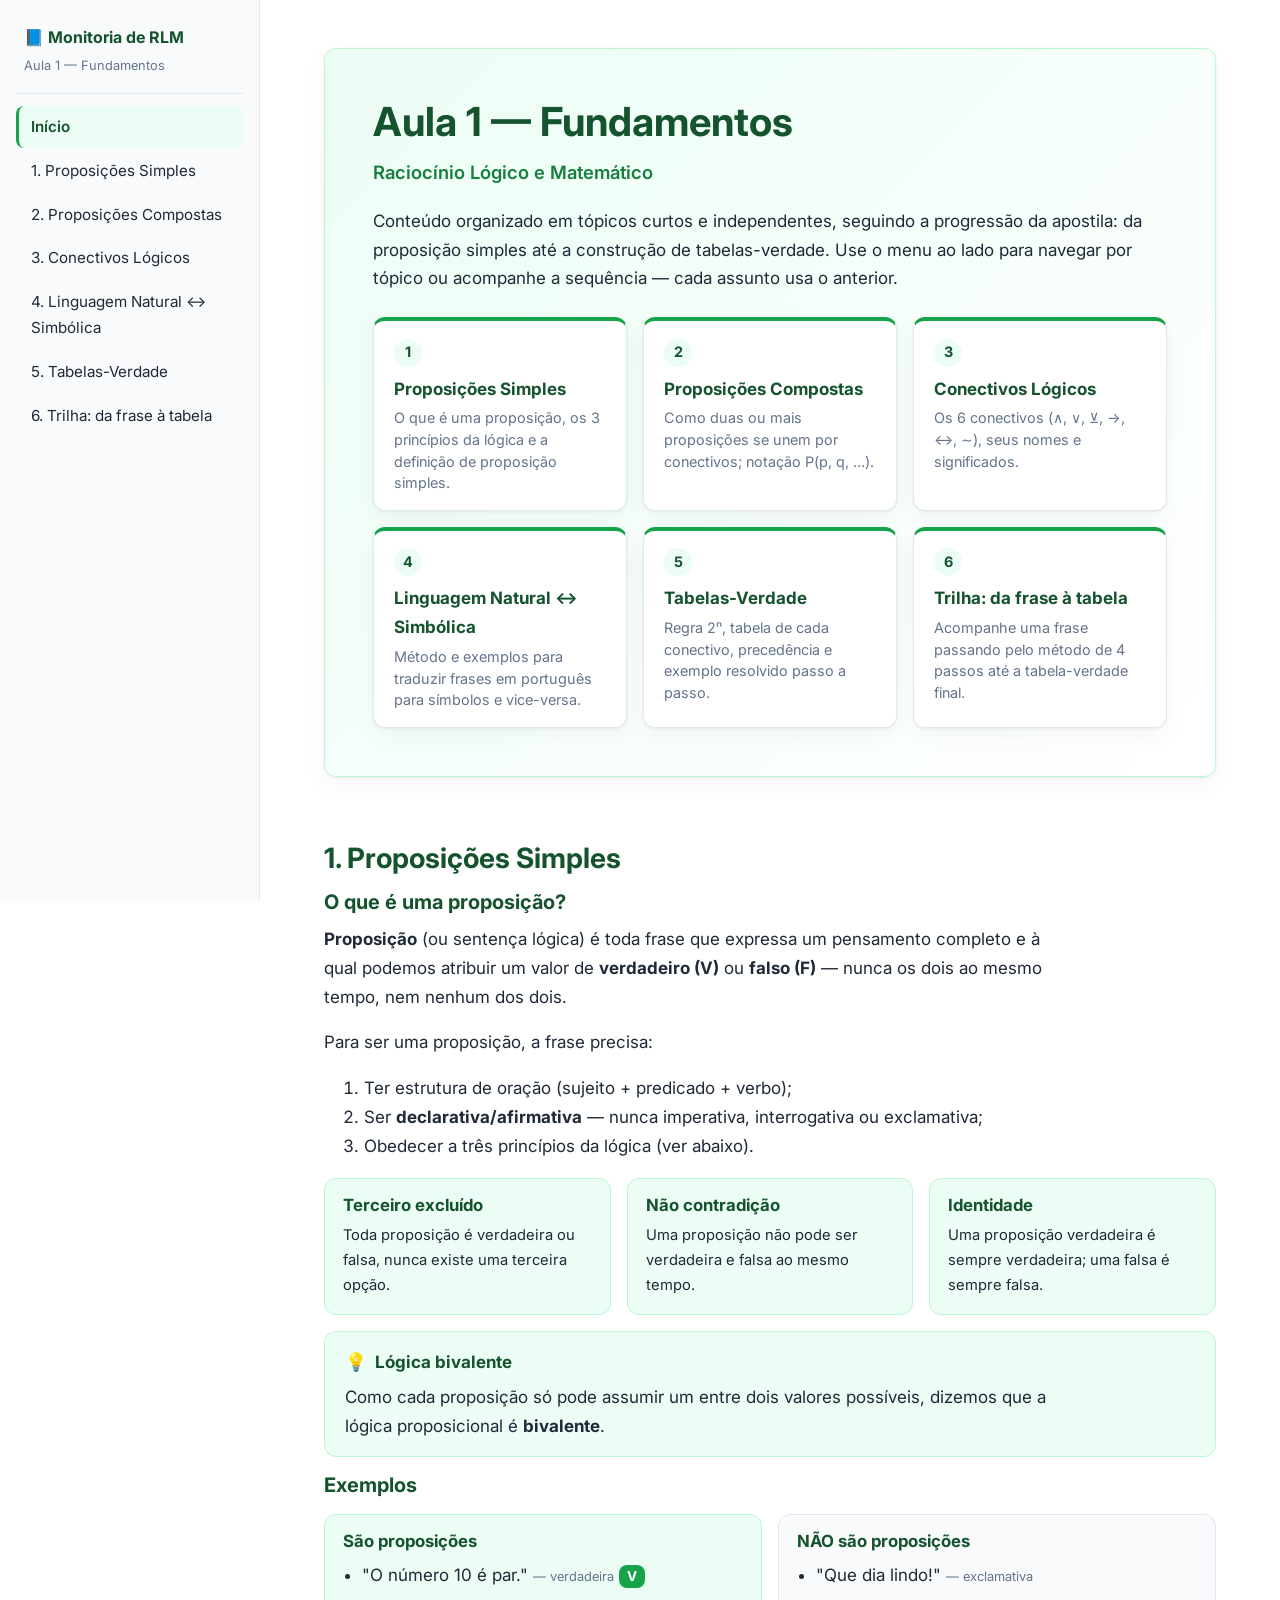
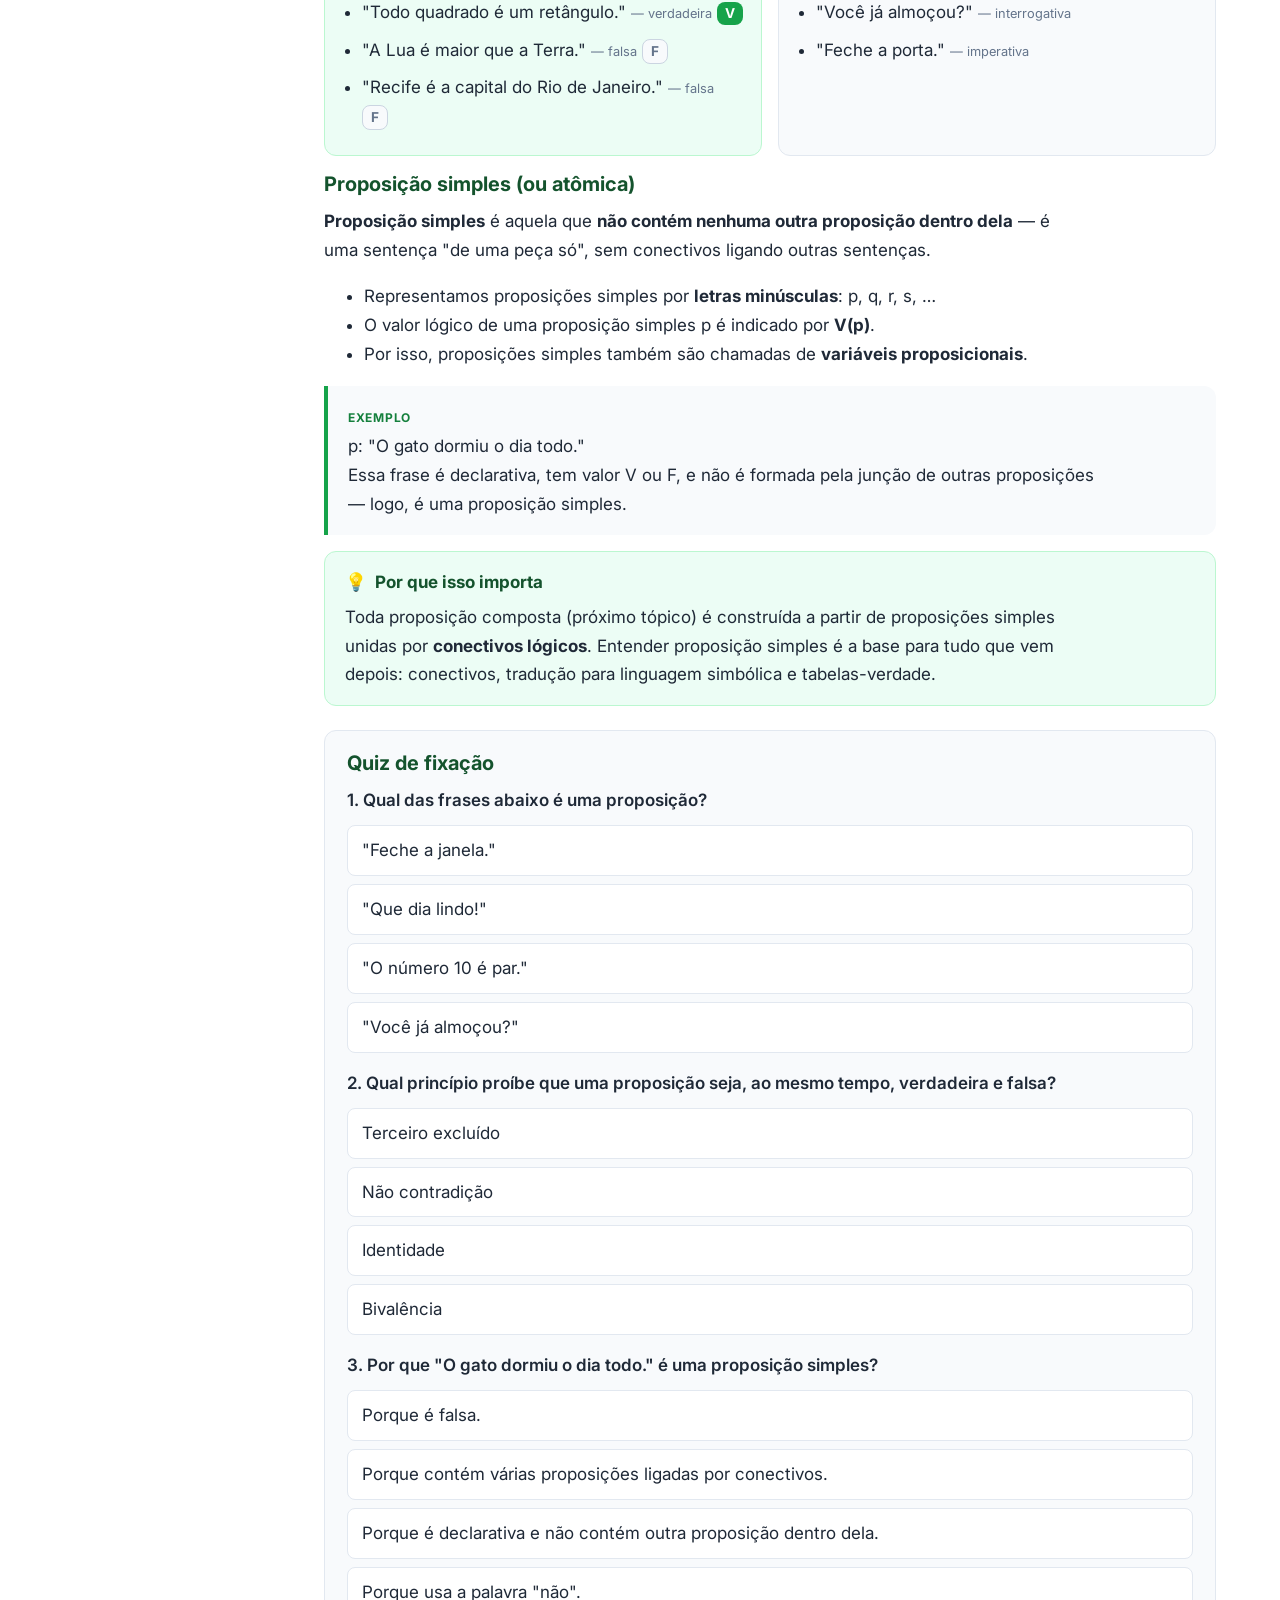
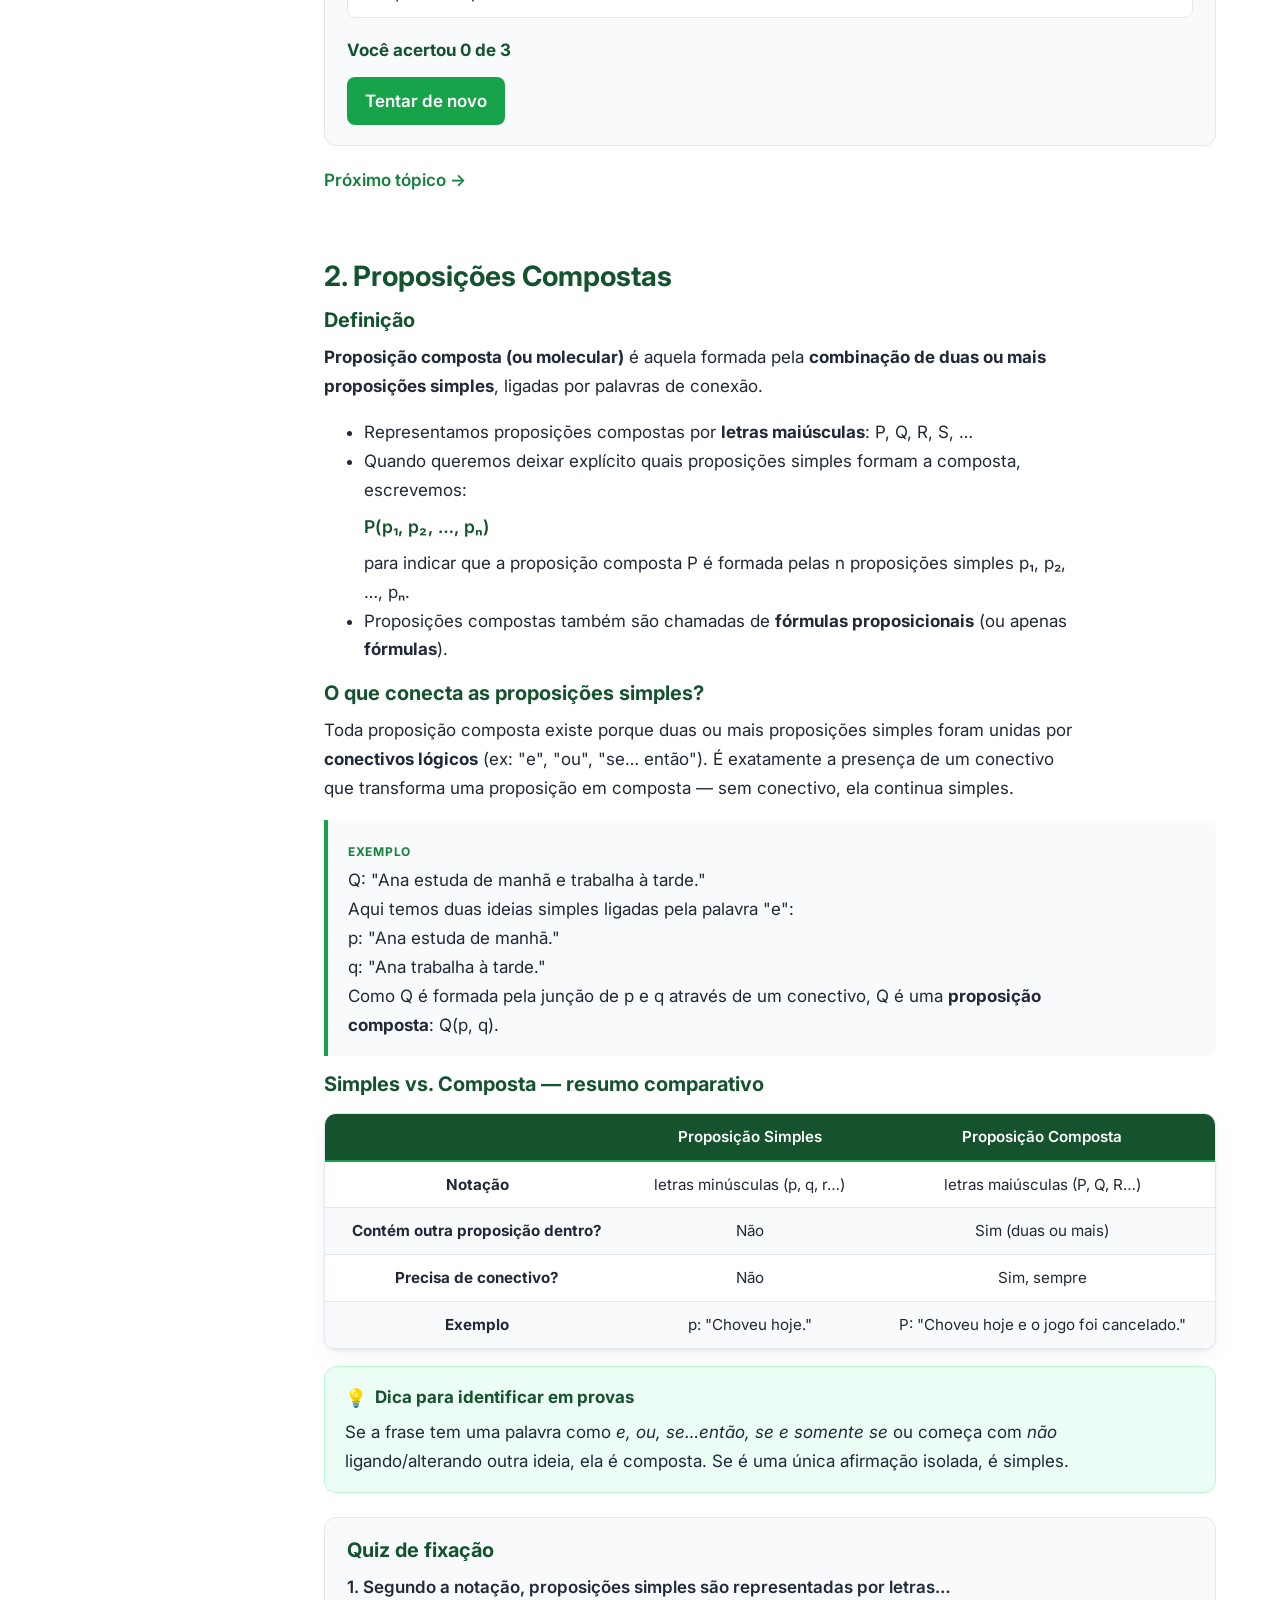
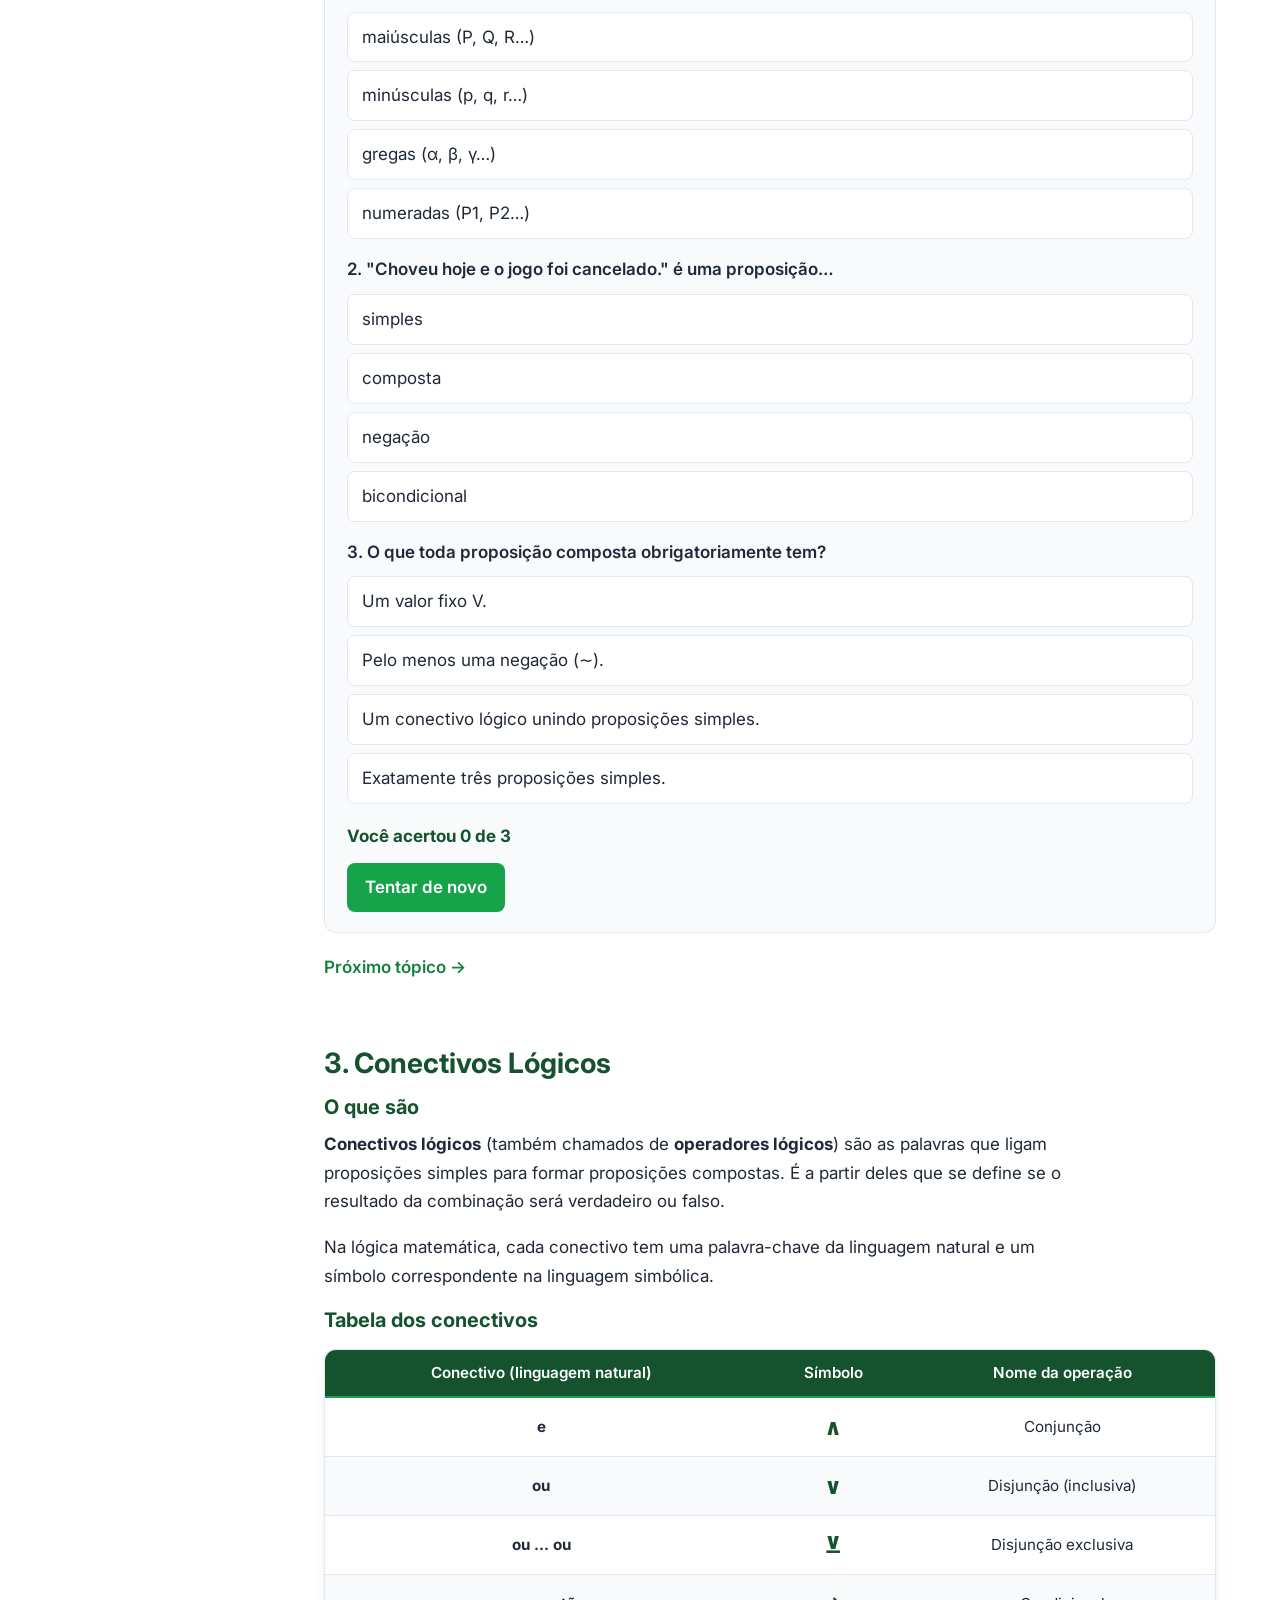
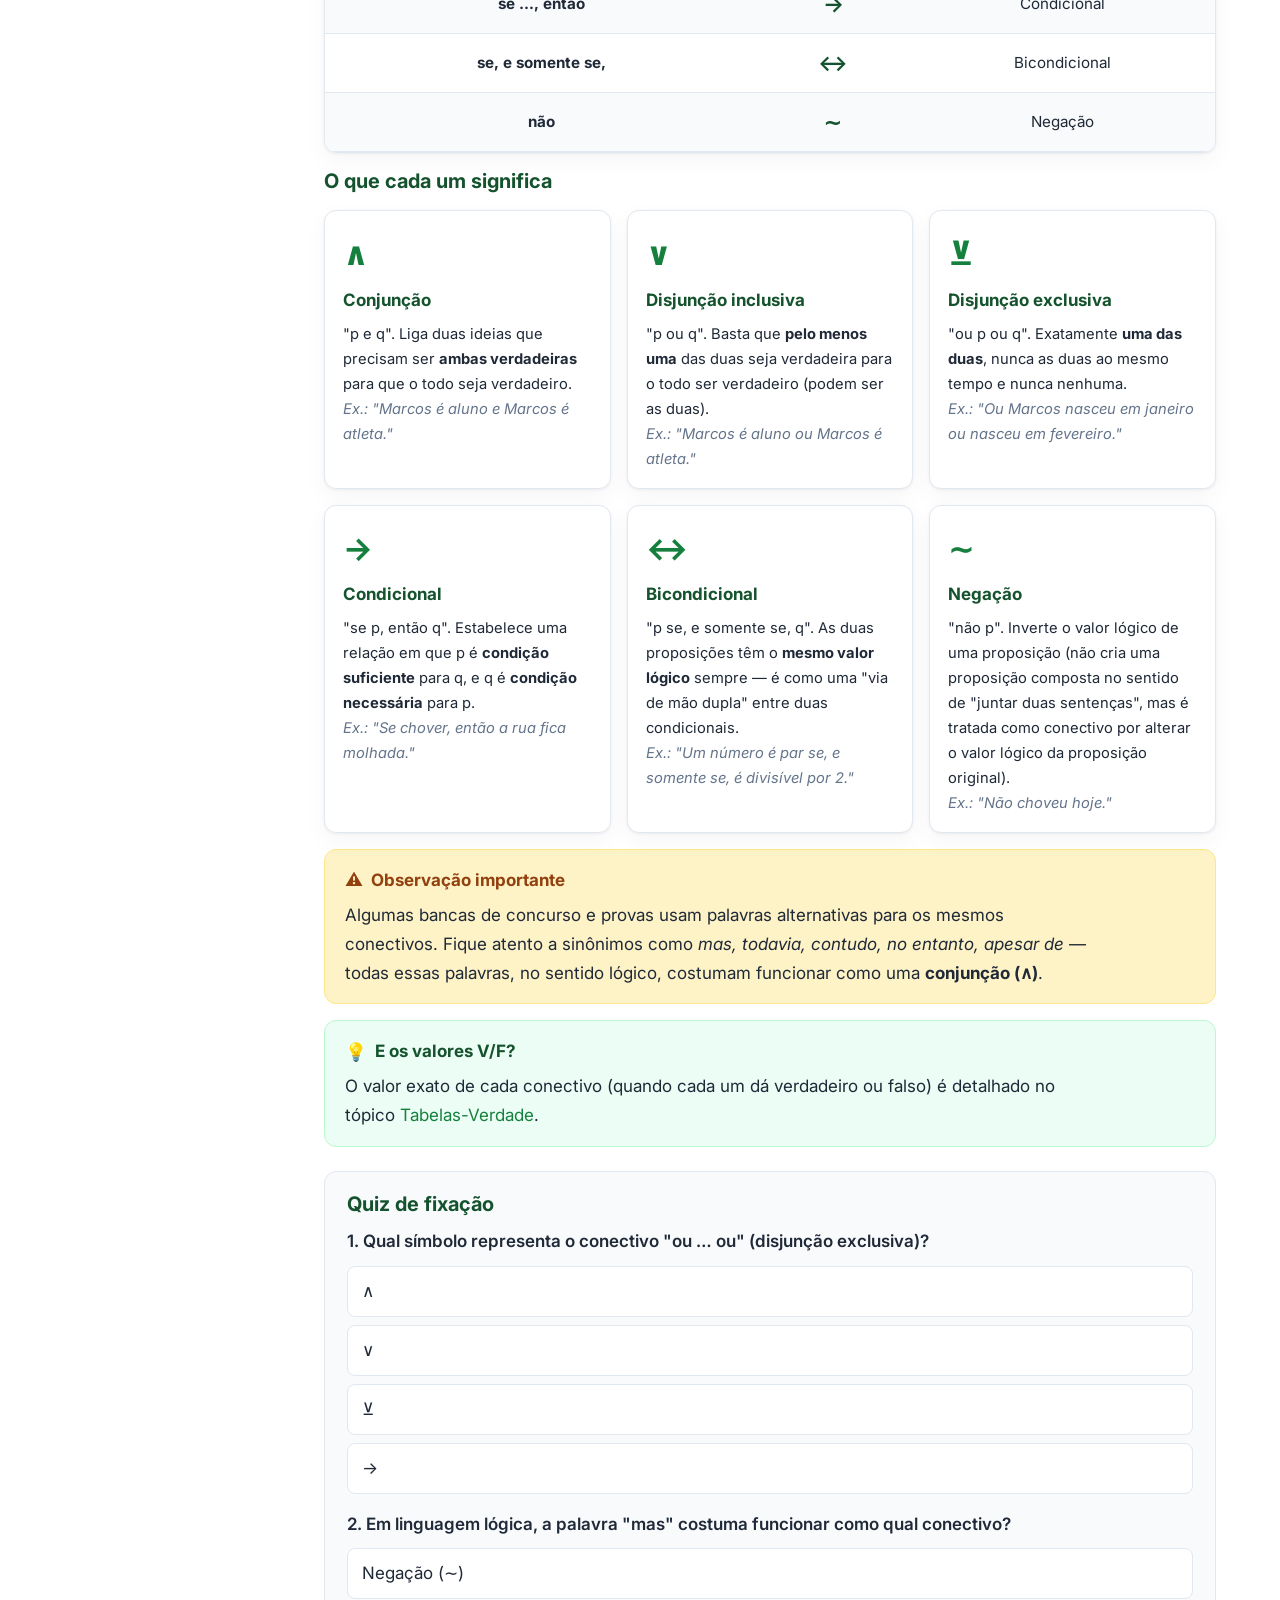
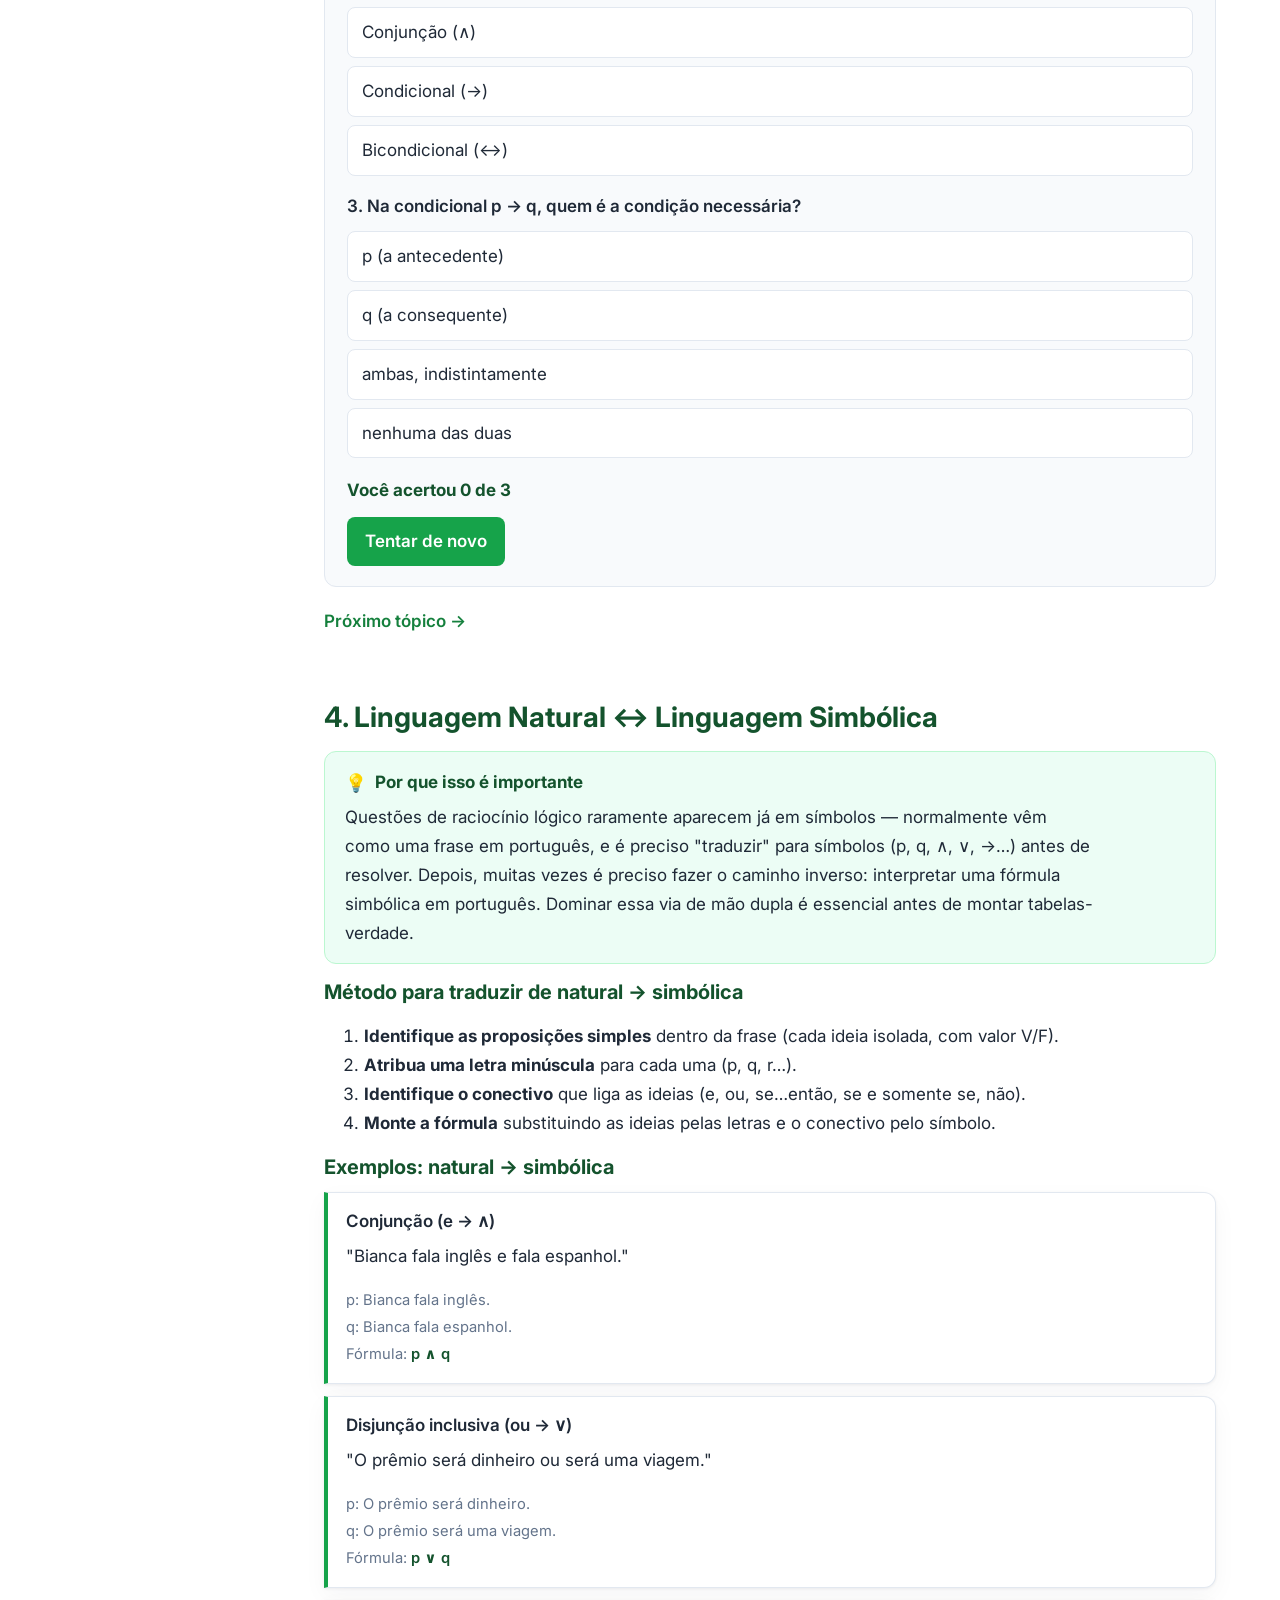
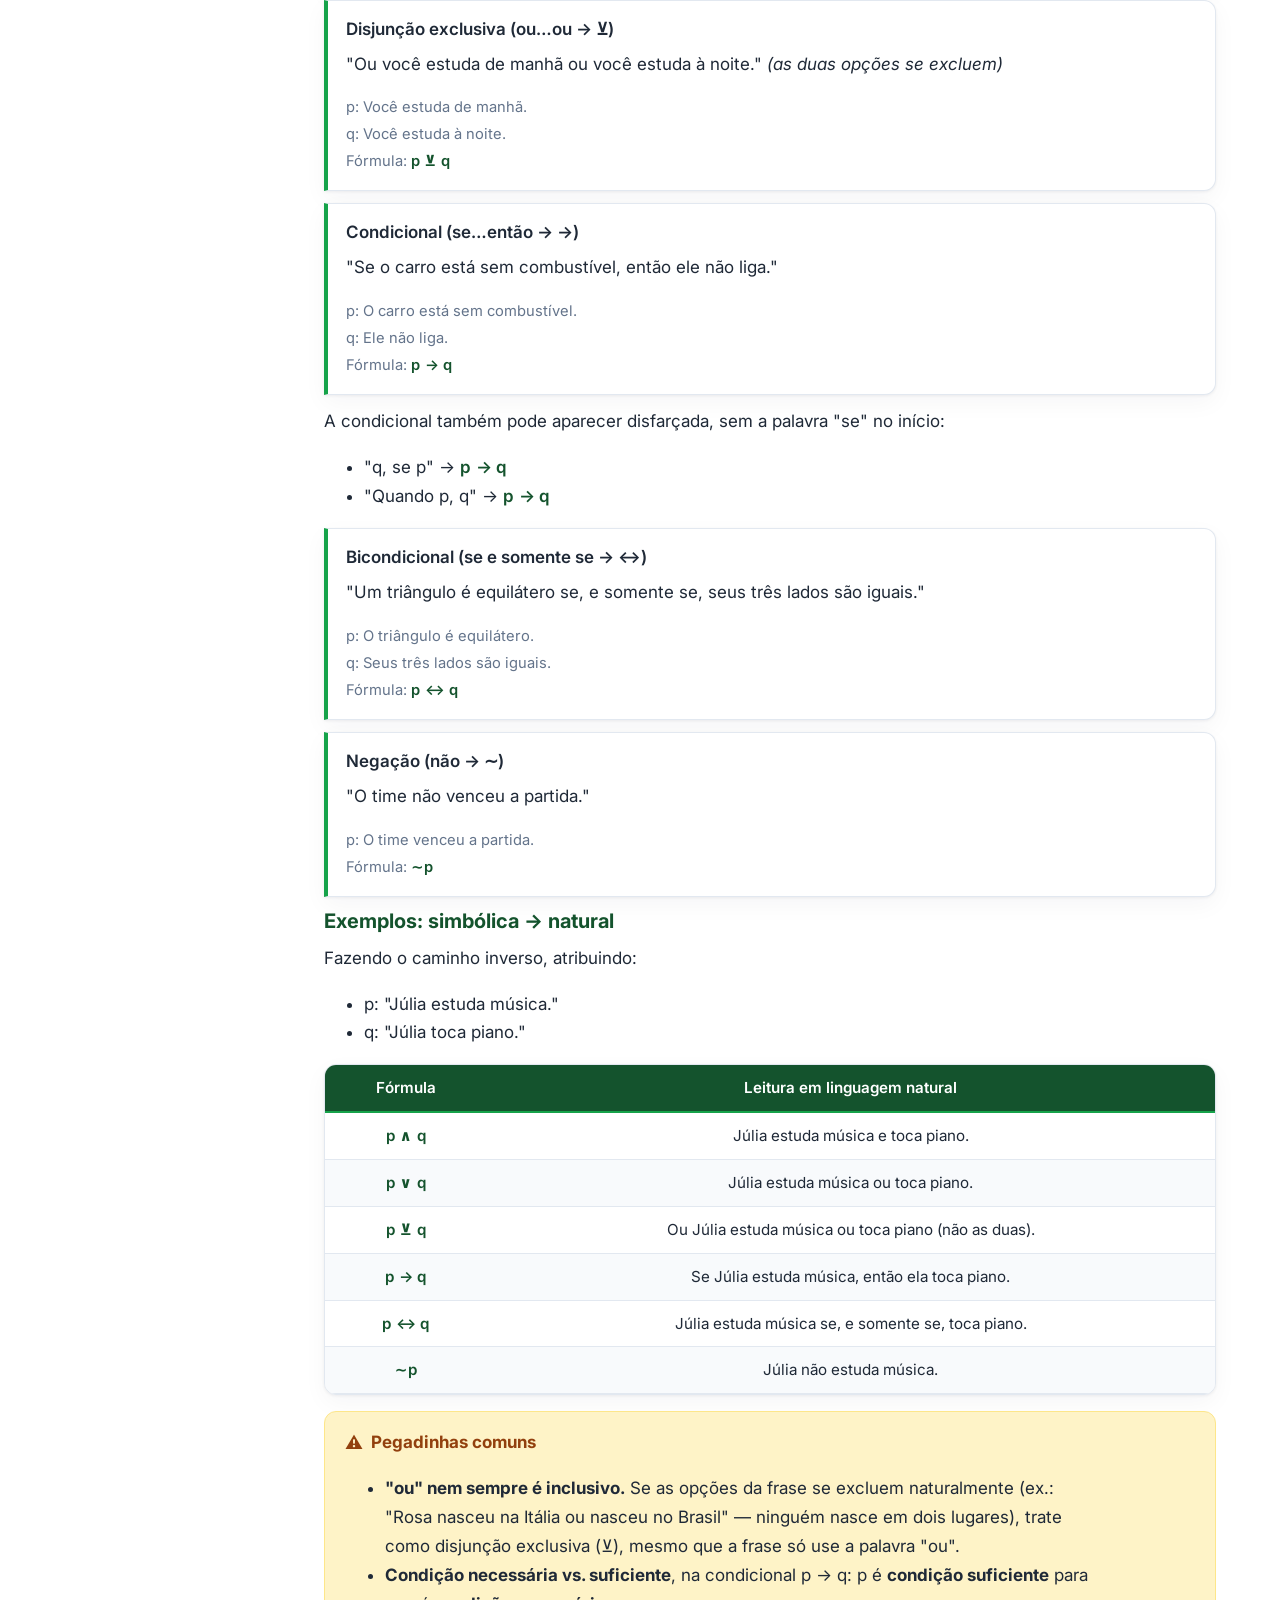
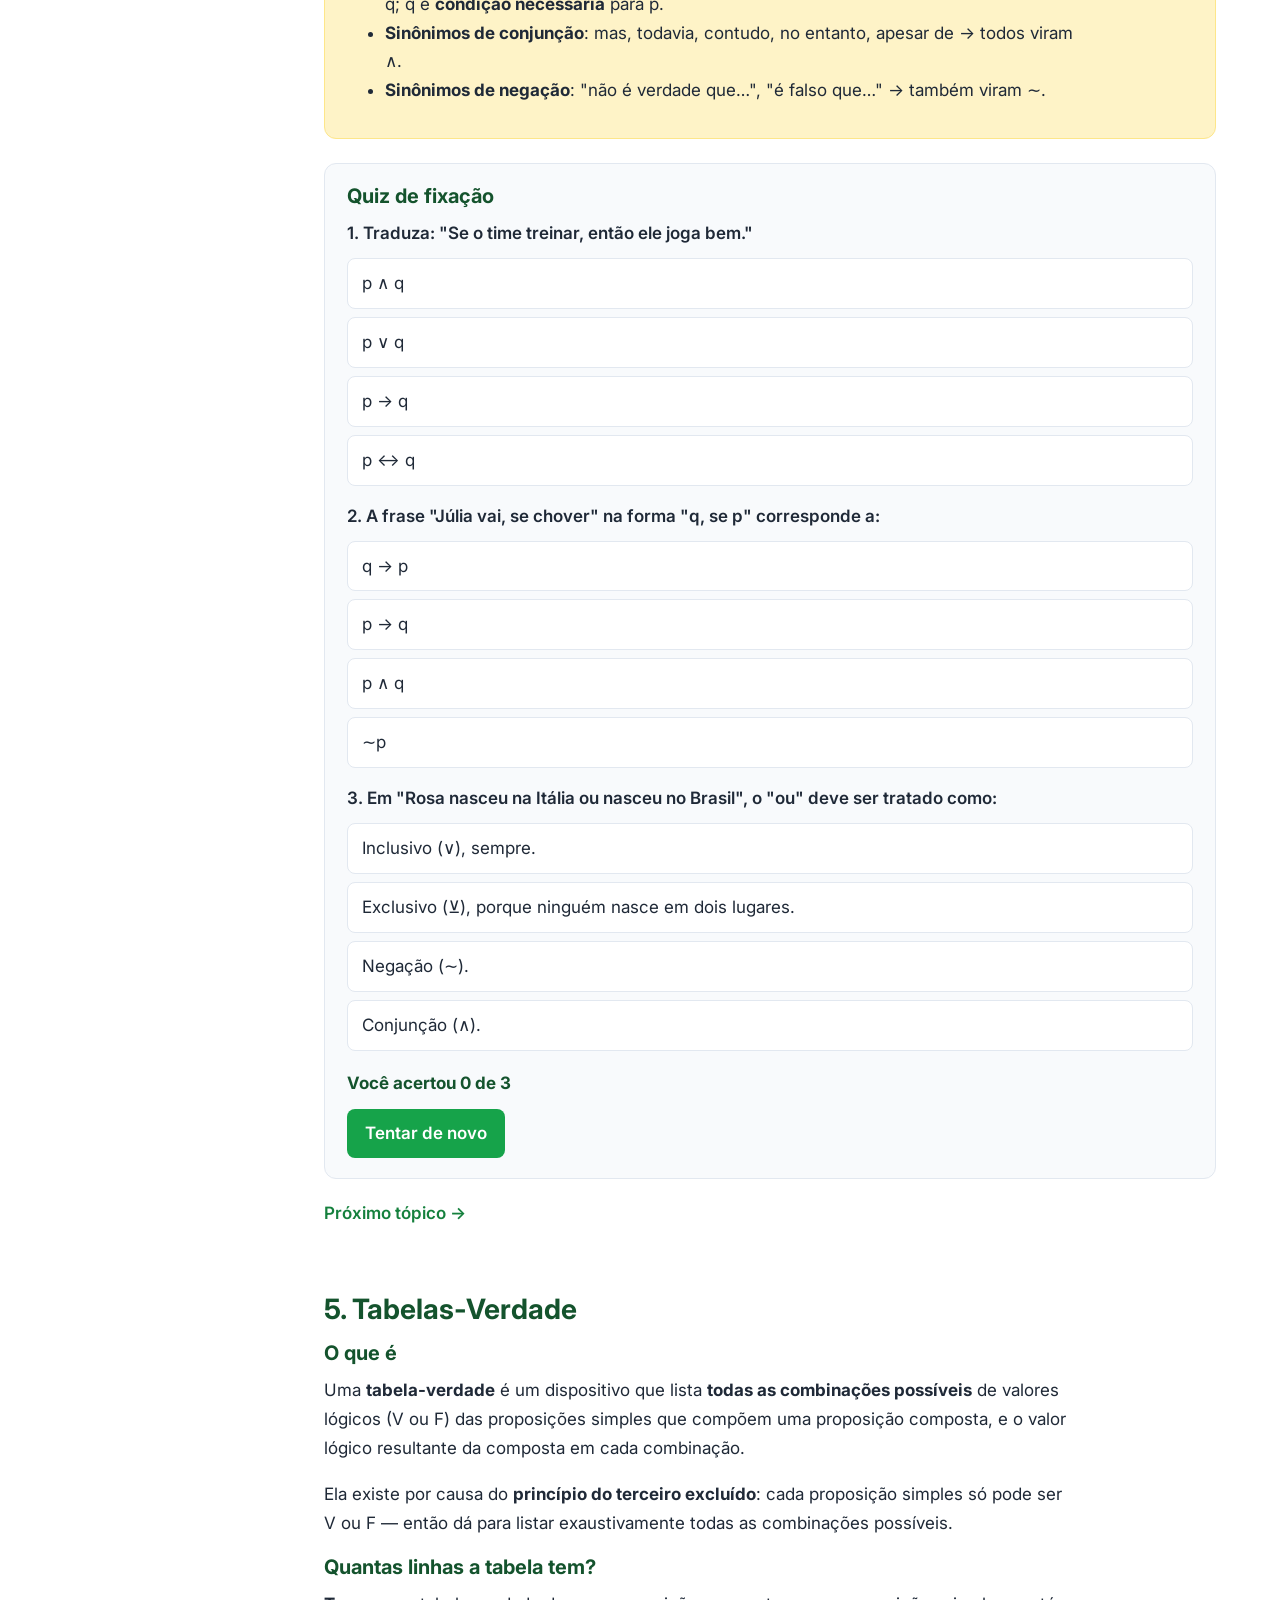
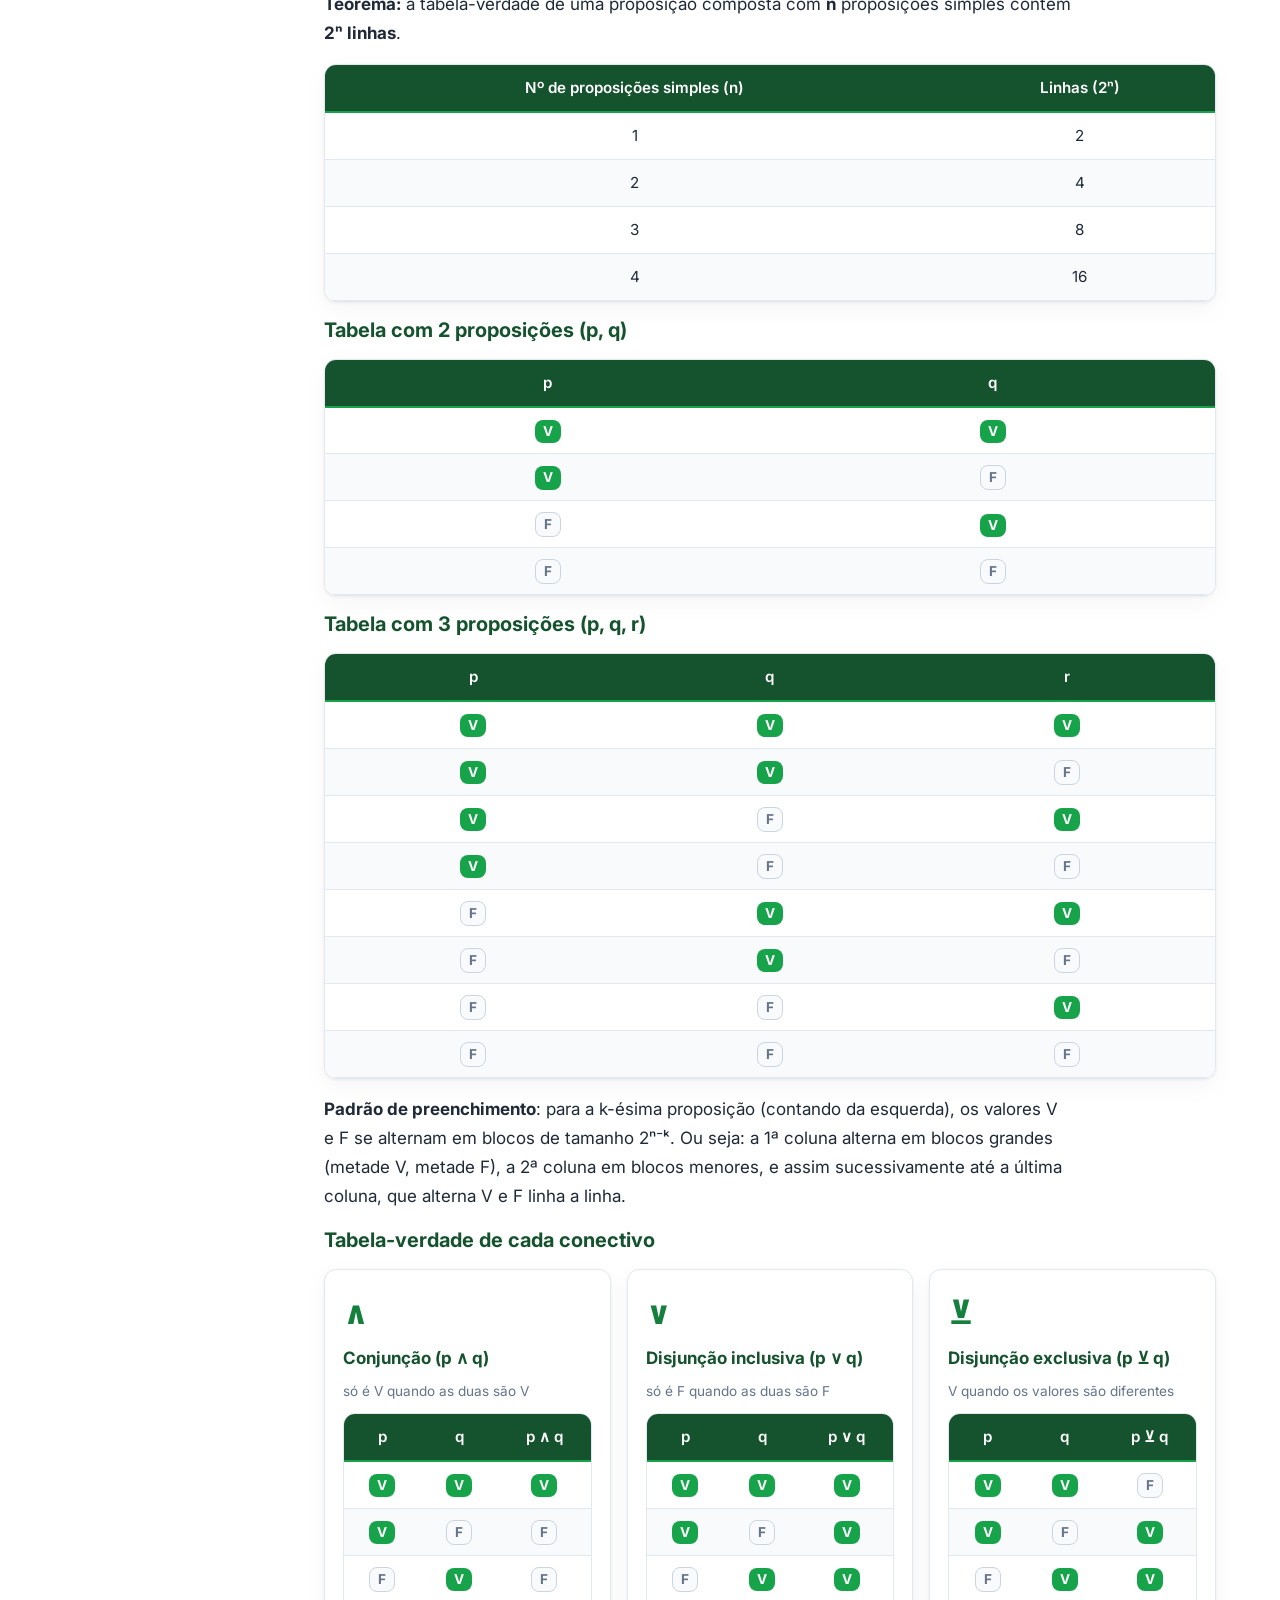
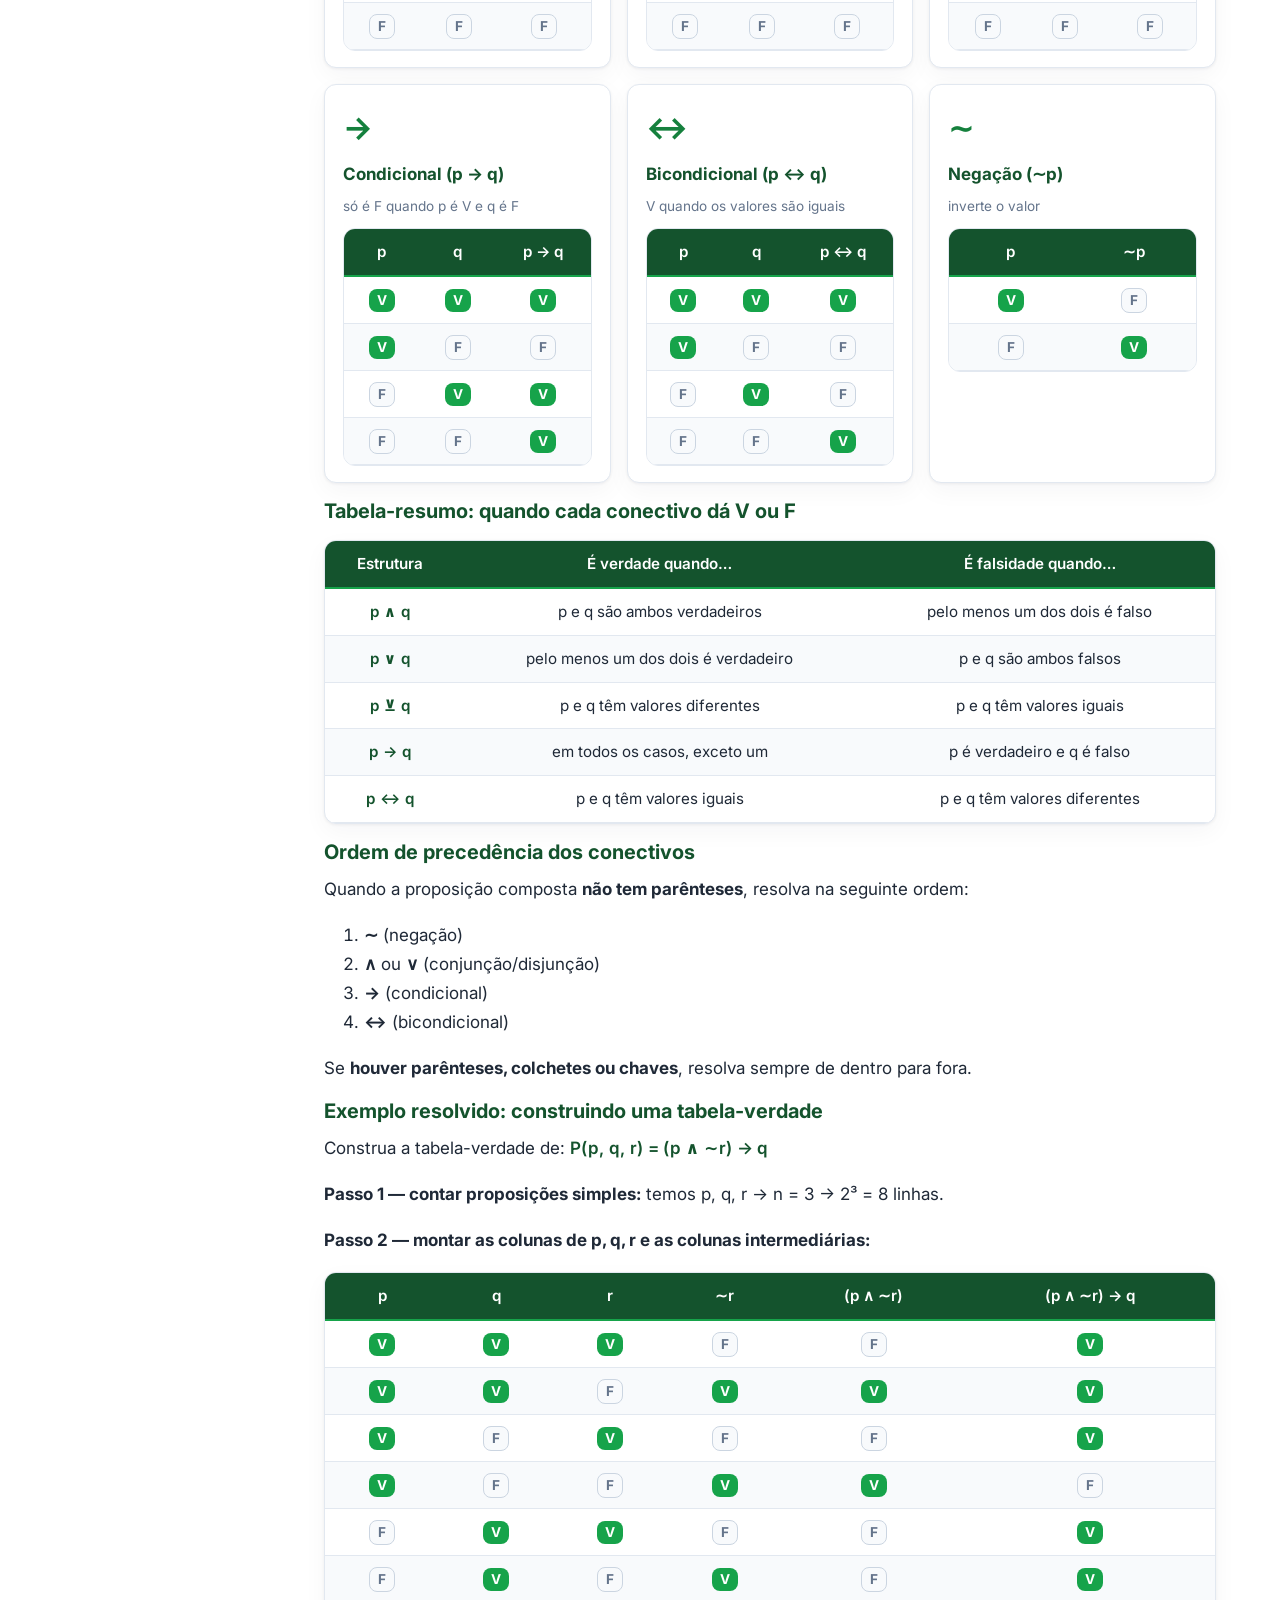
==== commit aa1458f0: "feat: Aula 4 - Implicação, Equivalência e Leis de De Morgan" ====
--- a/aulas/aula1/index.html
+++ b/aulas/aula1/index.html
@@ -3,8 +3,8 @@
 <head>
   <meta charset="utf-8">
   <meta name="viewport" content="width=device-width, initial-scale=1">
-  <title>Monitoria de Raciocínio Lógico e Matemático</title>
-  <meta name="description" content="Material de apoio da monitoria de Raciocínio Lógico e Matemático: proposições, conectivos, linguagem simbólica e tabelas-verdade.">
+  <title>Aula 1 — Fundamentos · Monitoria de RLM</title>
+  <meta name="description" content="Aula teórica sobre Fundamentos de Raciocínio Lógico: proposições simples e compostas, conectivos lógicos, linguagem natural e simbólica, e tabelas-verdade.">
   <link rel="preconnect" href="https://fonts.googleapis.com">
   <link rel="preconnect" href="https://fonts.gstatic.com" crossorigin>
   <link href="https://fonts.googleapis.com/css2?family=Inter:wght@400;600;700&display=swap" rel="stylesheet">
@@ -21,8 +21,8 @@
 
   <!-- ============ SIDEBAR ============ -->
   <aside class="sidebar" id="sidebar">
-    <div class="sidebar__marca">📘 Monitoria de RLM</div>
-    <div class="sidebar__sub">Raciocínio Lógico e Matemático</div>
+    <a href="../../index.html" class="sidebar__marca" aria-label="Voltar ao hub principal das aulas">📘 Monitoria de RLM</a>
+    <div class="sidebar__sub">Aula 1 — Fundamentos</div>
     <nav aria-label="Navegação por tópicos">
       <ul class="sidebar__nav">
         <li><a href="#inicio" aria-current="true">Início</a></li>
@@ -42,8 +42,8 @@
     <!-- ====== SEÇÃO INÍCIO ====== -->
     <section id="inicio">
       <div class="hero">
-        <h1>Raciocínio Lógico e Matemático</h1>
-        <p class="hero__sub">Material de apoio da monitoria</p>
+        <h1>Aula 1 — Fundamentos</h1>
+        <p class="hero__sub">Raciocínio Lógico e Matemático</p>
         <p>Conteúdo organizado em tópicos curtos e independentes, seguindo a progressão da
            apostila: da proposição simples até a construção de tabelas-verdade. Use o menu ao
            lado para navegar por tópico ou acompanhe a sequência — cada assunto usa o anterior.</p>
@@ -75,6 +75,11 @@
             <div class="card-indice__titulo">Tabelas-Verdade</div>
             <p class="card-indice__resumo">Regra 2ⁿ, tabela de cada conectivo, precedência e exemplo resolvido passo a passo.</p>
           </a>
+          <a class="card-indice" href="#trilha">
+            <span class="card-indice__num">6</span>
+            <div class="card-indice__titulo">Trilha: da frase à tabela</div>
+            <p class="card-indice__resumo">Acompanhe uma frase passando pelo método de 4 passos até a tabela-verdade final.</p>
+          </a>
         </div>
       </div>
     </section>
--- a/aulas/aula1/assets/estilo.css
+++ b/aulas/aula1/assets/estilo.css
@@ -99,6 +99,8 @@
   margin-bottom: 4px;
   padding: 0 8px;
 }
+a.sidebar__marca { text-decoration: none; cursor: pointer; }
+a.sidebar__marca:hover { text-decoration: none; opacity: .85; }
 .sidebar__sub {
   font-size: .8rem;
   color: var(--texto-suave);
